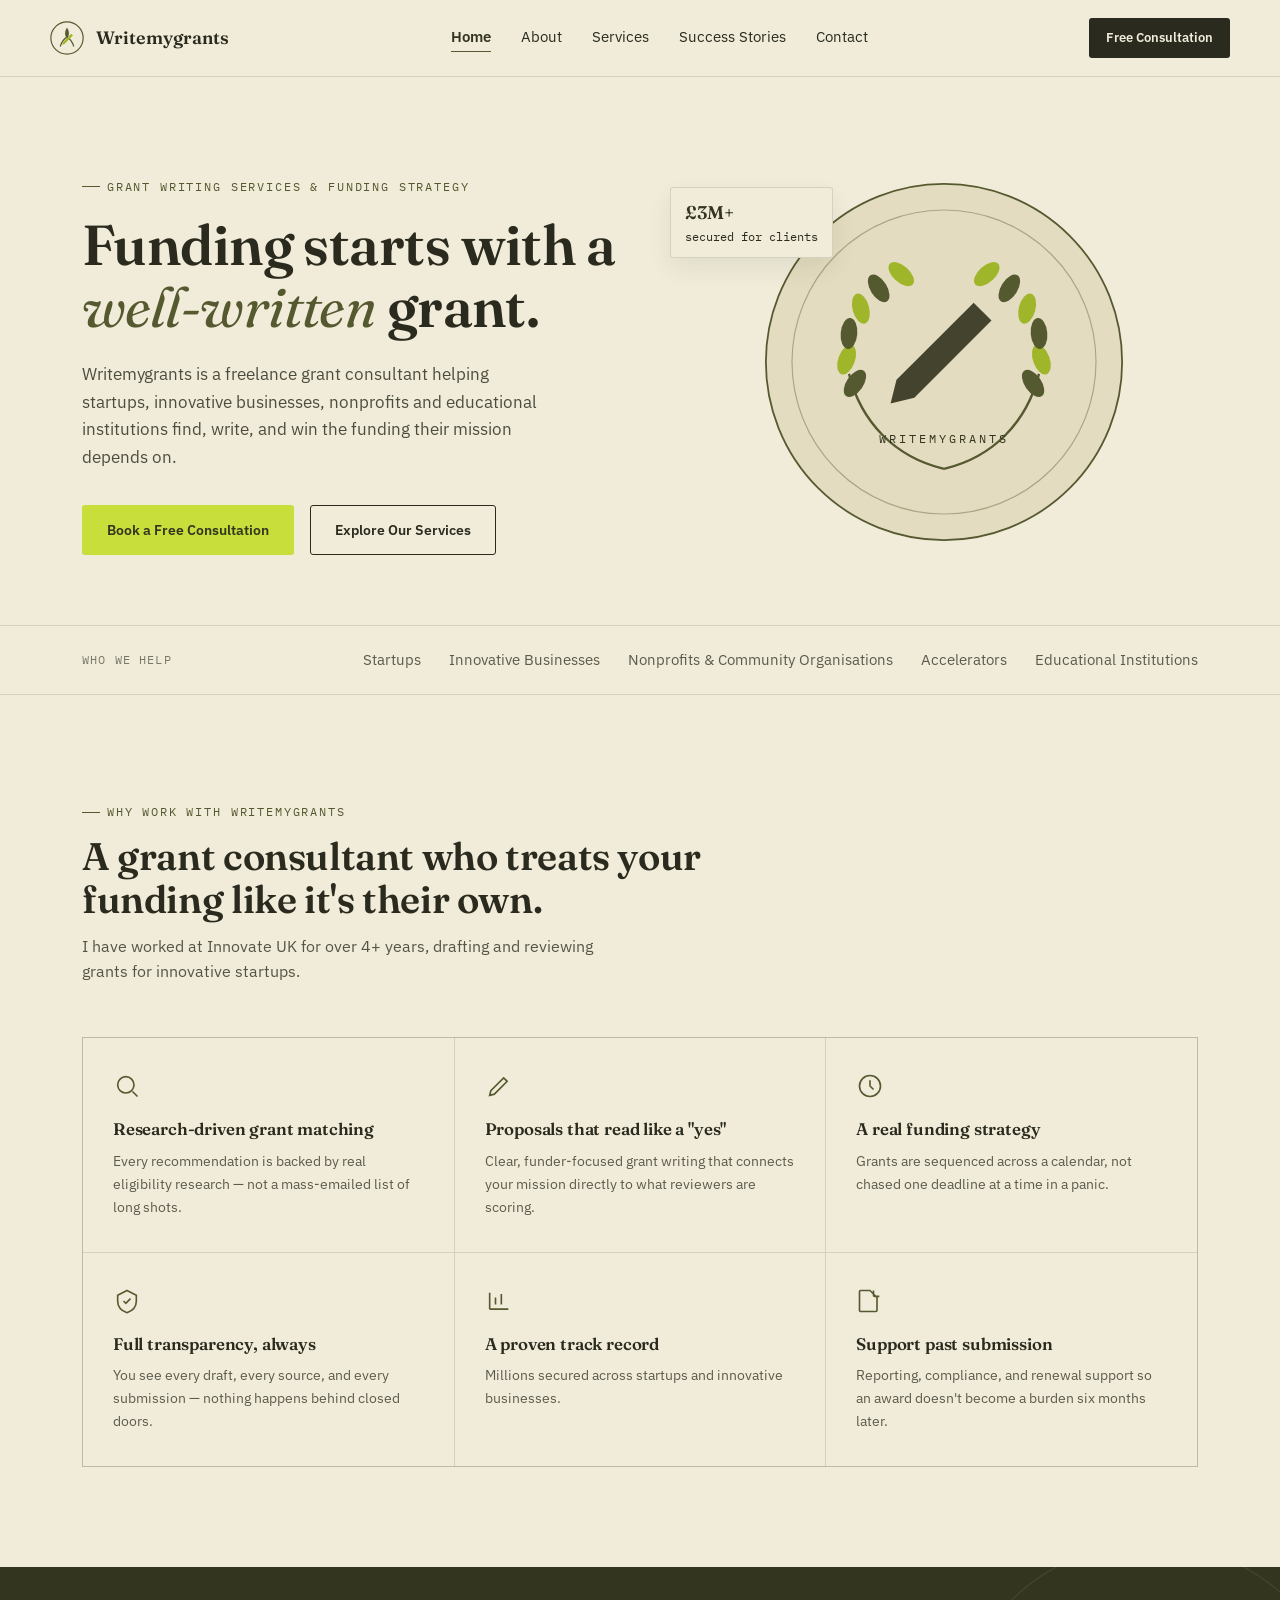
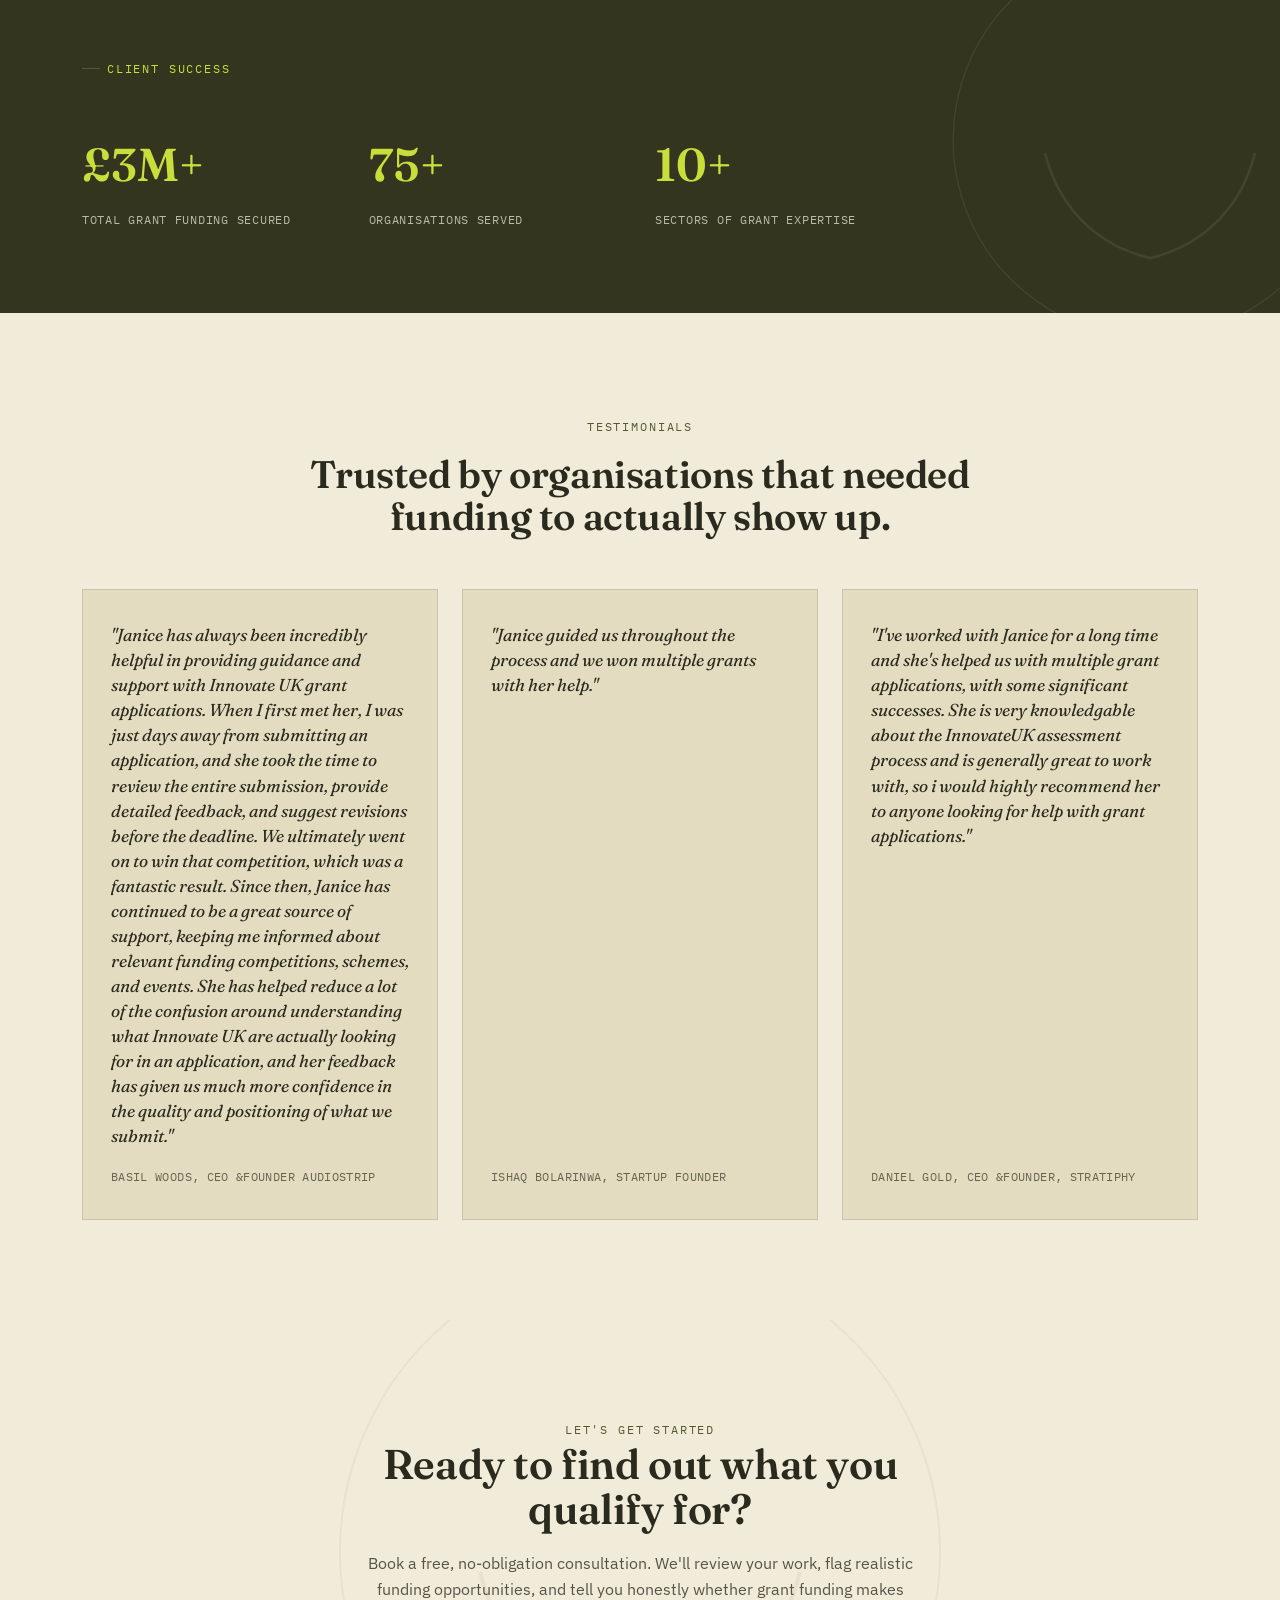
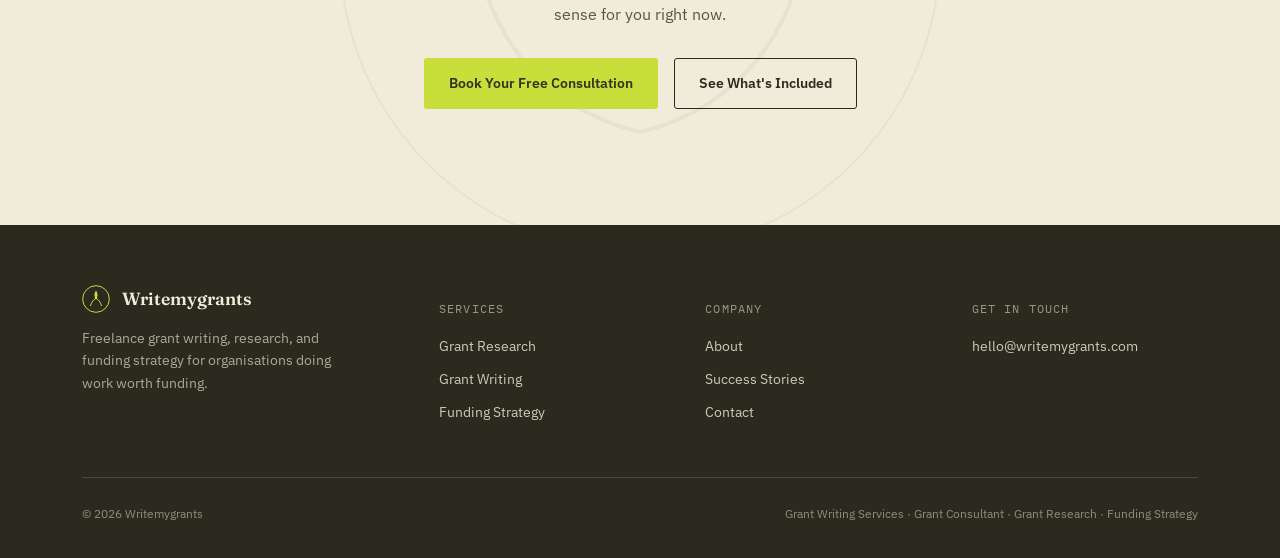
==== index.html @ 1689bb67 "Update index.html" ====
<!DOCTYPE html>
<html lang="en">
<head>
<meta charset="UTF-8">
<meta name="viewport" content="width=device-width, initial-scale=1.0">
<title>Writemygrants | Grant Writing Services &amp; Grant Consultant for Startups, Innovative Businesses &amp; Nonprofits</title>
<meta name="description" content="Writemygrants helps startups, innovative businesses, nonprofits and educational institutions secure funding through expert grant research, grant writing, and funding strategy. Book a free consultation.">
<link rel="preconnect" href="https://fonts.googleapis.com">
<link rel="preconnect" href="https://fonts.gstatic.com" crossorigin>
<link href="https://fonts.googleapis.com/css2?family=Fraunces:ital,opsz,wght@0,9..144,300;0,9..144,500;0,9..144,600;1,9..144,400&family=IBM+Plex+Sans:wght@400;500;600&family=IBM+Plex+Mono:wght@400;500&display=swap" rel="stylesheet">
<link rel="stylesheet" href="styles.css">
</head>
<body>

<header class="site">
  <div class="wrap header-row">
    <a href="index.html" class="brand">
      <svg class="mark" viewBox="0 0 40 40" fill="none">
        <circle cx="20" cy="20" r="19" stroke="var(--olive)" stroke-width="1.4"/>
        <path d="M20 8c-3 4-3 9 0 13 3-4 3-9 0-13z" fill="var(--olive)"/>
        <path d="M12 30c2-6 4-9 8-11" stroke="var(--olive)" stroke-width="1.4" fill="none"/>
        <path d="M28 30c-2-6-4-9-8-11" stroke="var(--olive)" stroke-width="1.4" fill="none"/>
        <path d="M15 25l10-10 2 2-10 10-3 1z" fill="var(--chartreuse-deep)"/>
      </svg>
      Writemygrants
    </a>
    <nav class="main-nav">
      <a href="index.html" class="active">Home</a>
      <a href="about.html">About</a>
      <a href="services.html">Services</a>
      <a href="success-stories.html">Success Stories</a>
      <a href="contact.html">Contact</a>
    </nav>
    <div class="nav-cta">
      <a href="contact.html" class="btn btn-primary btn-sm">Free Consultation</a>
    </div>
  </div>
</header>

<main>

  <!-- ===== HERO ===== -->
  <section class="hero">
    <div class="wrap hero-grid">
      <div>
        <span class="eyebrow">Grant Writing Services &amp; Funding Strategy</span>
        <h1>Funding starts with a <em>well-written</em> grant.</h1>
        <p class="lede">Writemygrants is a freelance grant consultant helping startups, innovative businesses, nonprofits and educational institutions  find, write, and win the funding their mission depends on.</p>
        <div class="actions">
          <a href="contact.html" class="btn btn-accent">Book a Free Consultation</a>
          <a href="services.html" class="btn btn-ghost">Explore Our Services</a>
        </div>
      </div>
      <div class="hero-visual">
        <svg class="seal" viewBox="0 0 320 320" fill="none" xmlns="http://www.w3.org/2000/svg" role="img" aria-label="Writemygrants seal emblem">
          <circle cx="160" cy="160" r="150" fill="var(--beige-deep)"/>
          <circle cx="160" cy="160" r="150" stroke="var(--olive)" stroke-width="1.5"/>
          <circle cx="160" cy="160" r="128" stroke="var(--olive)" stroke-opacity="0.4" stroke-width="1"/>
          <g fill="var(--olive)">
            <path d="M160 250 C 118 240, 90 210, 80 170" stroke="var(--olive)" stroke-width="2" fill="none"/>
            <ellipse cx="85" cy="178" rx="7" ry="13" transform="rotate(35 85 178)" fill="var(--olive)"/>
            <ellipse cx="78" cy="158" rx="7" ry="13" transform="rotate(20 78 158)" fill="var(--chartreuse-deep)"/>
            <ellipse cx="80" cy="136" rx="7" ry="13" transform="rotate(5 80 136)" fill="var(--olive)"/>
            <ellipse cx="90" cy="115" rx="7" ry="13" transform="rotate(-15 90 115)" fill="var(--chartreuse-deep)"/>
            <ellipse cx="105" cy="98" rx="7" ry="13" transform="rotate(-32 105 98)" fill="var(--olive)"/>
            <ellipse cx="124" cy="86" rx="7" ry="13" transform="rotate(-48 124 86)" fill="var(--chartreuse-deep)"/>
          </g>
          <g fill="var(--olive)">
            <path d="M160 250 C 202 240, 230 210, 240 170" stroke="var(--olive)" stroke-width="2" fill="none"/>
            <ellipse cx="235" cy="178" rx="7" ry="13" transform="rotate(-35 235 178)" fill="var(--olive)"/>
            <ellipse cx="242" cy="158" rx="7" ry="13" transform="rotate(-20 242 158)" fill="var(--chartreuse-deep)"/>
            <ellipse cx="240" cy="136" rx="7" ry="13" transform="rotate(-5 240 136)" fill="var(--olive)"/>
            <ellipse cx="230" cy="115" rx="7" ry="13" transform="rotate(15 230 115)" fill="var(--chartreuse-deep)"/>
            <ellipse cx="215" cy="98" rx="7" ry="13" transform="rotate(32 215 98)" fill="var(--olive)"/>
            <ellipse cx="196" cy="86" rx="7" ry="13" transform="rotate(48 196 86)" fill="var(--chartreuse-deep)"/>
          </g>
          <path d="M120 175 L185 110 L200 125 L135 190 L115 195 Z" fill="var(--olive-deep)" opacity="0.9"/>
          <text x="160" y="228" text-anchor="middle" font-family="IBM Plex Mono, monospace" font-size="10" letter-spacing="2.5" fill="var(--olive-deep)">WRITEMYGRANTS</text>
        </svg>
        <div class="chip chip-a"><span class="n">£3M+</span>secured for clients</div>
      </div>
    </div>
  </section>

  <!-- ===== TRUST STRIP ===== -->
  <section class="trust">
    <div class="wrap trust-row">
      <span class="trust-label">Who we help</span>
      <div class="sector-list">
        <span>Startups</span>
        <span>Innovative Businesses</span>
        <span>Nonprofits &amp; Community Organisations</span>
        <span>Accelerators</span>
        <span>Educational Institutions</span>
      </div>
    </div>
  </section>

  <!-- ===== VALUE PROP / BENEFITS ===== -->
  <section class="section" id="benefits">
    <div class="wrap">
      <div class="section-head">
        <span class="eyebrow">Why work with Writemygrants</span>
        <h2>A grant consultant who treats your funding like it's their own.</h2>
        <p>I have worked at Innovate UK for over 4+ years, drafting and reviewing grants for innovative startups.</p>
      </div>
      <div class="feature-grid">
        <div class="feature-card">
          <svg class="icon" viewBox="0 0 24 24" fill="none" stroke="currentColor" stroke-width="1.4"><circle cx="11" cy="11" r="7"/><path d="M21 21l-4.3-4.3"/></svg>
          <h3>Research-driven grant matching</h3>
          <p>Every recommendation is backed by real eligibility research — not a mass-emailed list of long shots.</p>
        </div>
        <div class="feature-card">
          <svg class="icon" viewBox="0 0 24 24" fill="none" stroke="currentColor" stroke-width="1.4"><path d="M4 20l4-1 11-11-3-3L5 16l-1 4z"/></svg>
          <h3>Proposals that read like a "yes"</h3>
          <p>Clear, funder-focused grant writing that connects your mission directly to what reviewers are scoring.</p>
        </div>
        <div class="feature-card">
          <svg class="icon" viewBox="0 0 24 24" fill="none" stroke="currentColor" stroke-width="1.4"><path d="M3 12a9 9 0 1018 0 9 9 0 00-18 0z"/><path d="M12 7v5l3 3"/></svg>
          <h3>A real funding strategy</h3>
          <p>Grants are sequenced across a calendar, not chased one deadline at a time in a panic.</p>
        </div>
        <div class="feature-card">
          <svg class="icon" viewBox="0 0 24 24" fill="none" stroke="currentColor" stroke-width="1.4"><path d="M9 12l2 2 4-4M12 3l8 4v5c0 5-3.5 8.5-8 10-4.5-1.5-8-5-8-10V7l8-4z"/></svg>
          <h3>Full transparency, always</h3>
          <p>You see every draft, every source, and every submission — nothing happens behind closed doors.</p>
        </div>
        <div class="feature-card">
          <svg class="icon" viewBox="0 0 24 24" fill="none" stroke="currentColor" stroke-width="1.4"><path d="M4 19V5M4 19h16M9 15v-6M14 15v-9"/></svg>
          <h3>A proven track record</h3>
          <p>Millions secured across startups and innovative businesses.</p>
        </div>
        <div class="feature-card">
          <svg class="icon" viewBox="0 0 24 24" fill="none" stroke="currentColor" stroke-width="1.4"><path d="M15 3v4a1 1 0 001 1h4M4 3h8l6 6v11a1 1 0 01-1 1H4a1 1 0 01-1-1V4a1 1 0 011-1z"/></svg>
          <h3>Support past submission</h3>
          <p>Reporting, compliance, and renewal support so an award doesn't become a burden six months later.</p>
        </div>
      </div>
    </div>
  </section>

  <!-- ===== CLIENT SUCCESS / STATS ===== -->
  <section class="band" id="results">
    <svg class="band-wreath" viewBox="0 0 320 320" fill="none">
      <path d="M160 250 C 118 240, 90 210, 80 170" stroke="var(--beige)" stroke-width="2" fill="none"/>
      <path d="M160 250 C 202 240, 230 210, 240 170" stroke="var(--beige)" stroke-width="2" fill="none"/>
      <circle cx="160" cy="160" r="150" stroke="var(--beige)" stroke-width="1"/>
    </svg>
    <div class="wrap">
      <span class="eyebrow" style="color:var(--chartreuse); margin-bottom:30px;">Client success</span>
      <div class="band-grid" style="margin-top:20px;">
        <div class="stat"><div class="num">£3M+</div><div class="label">Total grant funding secured</div></div>
        <div class="stat"><div class="num">75+</div><div class="label">Organisations served</div></div>
        <div class="stat"><div class="num">10+</div><div class="label">Sectors of grant expertise</div></div>
      </div>
    </div>
  </section>

  <!-- ===== TESTIMONIALS ===== -->
  <section class="section" id="testimonials">
    <div class="wrap">
      <div class="section-head center" style="margin-left:auto;margin-right:auto;">
        <span class="eyebrow center">Testimonials</span>
        <h2>Trusted by organisations that needed funding to actually show up.</h2>
      </div>
      <div class="testi-grid">
        <div class="testi-card">
          <blockquote>"Janice has always been incredibly helpful in providing guidance and support with Innovate UK grant applications. When I first met her, I was just days away from submitting an application, and she took the time to review the entire submission, provide detailed feedback, and suggest revisions before the deadline. We ultimately went on to win that competition, which was a fantastic result.
          Since then, Janice has continued to be a great source of support, keeping me informed about relevant funding competitions, schemes, and events. She has helped reduce a lot of the confusion around understanding what Innovate UK are actually looking for in an application, and her feedback has given us much more confidence in the quality and positioning of what we submit."</blockquote>
          <cite>BASIL WOODS, CEO &amp;FOUNDER AUDIOSTRIP</cite>
        </div>
        <div class="testi-card">
          <blockquote>"Janice guided us throughout the process and we won multiple grants with her help."</blockquote>
          <cite>ISHAQ BOLARINWA, STARTUP FOUNDER</cite>
        </div>
        <div class="testi-card">
          <blockquote>"I've worked with Janice for a long time and she's helped us with multiple grant applications, with some significant successes. She is very knowledgable about the InnovateUK assessment process and is generally great to work with, so i would highly recommend her to anyone looking for help with grant applications."</blockquote>
          <cite>DANIEL GOLD, CEO &amp;FOUNDER, STRATIPHY</cite>
        </div>
      </div>
    </div>
  </section>

  <!-- ===== FINAL CTA / CONTACT SECTION ===== -->
  <section class="cta-final" id="contact">
    <svg class="cta-wreath" viewBox="0 0 320 320" fill="none">
      <path d="M160 250 C 118 240, 90 210, 80 170" stroke="var(--olive)" stroke-width="2" fill="none"/>
      <path d="M160 250 C 202 240, 230 210, 240 170" stroke="var(--olive)" stroke-width="2" fill="none"/>
      <circle cx="160" cy="160" r="150" stroke="var(--olive)" stroke-width="1"/>
    </svg>
    <div class="wrap inner">
      <span class="eyebrow center">Let's get started</span>
      <h2>Ready to find out what you qualify for?</h2>
      <p>Book a free, no-obligation consultation. We'll review your work, flag realistic funding opportunities, and tell you honestly whether grant funding makes sense for you right now.</p>
      <div class="actions center">
        <a href="contact.html" class="btn btn-accent">Book Your Free Consultation</a>
        <a href="services.html" class="btn btn-ghost">See What's Included</a>
      </div>
    </div>
  </section>

</main>

<footer class="site">
  <div class="wrap">
    <div class="footer-top">
      <div>
        <div class="footer-brand">
          <svg class="mark" viewBox="0 0 40 40" fill="none">
            <circle cx="20" cy="20" r="19" stroke="var(--chartreuse)" stroke-width="1.4"/>
            <path d="M20 8c-3 4-3 9 0 13 3-4 3-9 0-13z" fill="var(--chartreuse)"/>
            <path d="M12 30c2-6 4-9 8-11" stroke="var(--chartreuse)" stroke-width="1.4" fill="none"/>
            <path d="M28 30c-2-6-4-9-8-11" stroke="var(--chartreuse)" stroke-width="1.4" fill="none"/>
          </svg>
          Writemygrants
        </div>
        <p>Freelance grant writing, research, and funding strategy for organisations doing work worth funding.</p>
      </div>
      <div class="footer-col">
        <h4>Services</h4>
        <a href="services.html">Grant Research</a>
        <a href="services.html">Grant Writing</a>
        <a href="services.html">Funding Strategy</a>
      </div>
      <div class="footer-col">
        <h4>Company</h4>
        <a href="about.html">About</a>
        <a href="success-stories.html">Success Stories</a>
        <a href="contact.html">Contact</a>
      </div>
      <div class="footer-col">
        <h4>Get in touch</h4>
        <a href="mailto:hello@writemygrants.com">hello@writemygrants.com</a>
      </div>
    </div>
    <div class="footer-bottom">
      <span>© 2026 Writemygrants</span>
      <span>Grant Writing Services · Grant Consultant · Grant Research · Funding Strategy</span>
    </div>
  </div>
</footer>

</body>
</html>
---- styles.css ----
/* ===========================================================
   Writemygrants — shared stylesheet
   Palette: beige / olive / green / chartreuse
   Type: Fraunces (display) + IBM Plex Sans (body) + IBM Plex Mono (utility)
=========================================================== */

:root{
  --beige: #F1ECDA;
  --beige-deep: #E4DCC0;
  --ink: #2A2B1E;
  --olive: #55592F;
  --olive-soft: #767A47;
  --olive-deep: #33351F;
  --green-deep: #2C3A26;
  --chartreuse: #C7DE3B;
  --chartreuse-deep: #9FB52A;
  --line: rgba(42,43,30,0.14);
  --radius: 3px;
}

*{ box-sizing: border-box; }
html{ scroll-behavior: smooth; }
body{
  margin:0;
  background: var(--beige);
  color: var(--ink);
  font-family: 'IBM Plex Sans', sans-serif;
  font-size: 16px;
  line-height: 1.6;
  -webkit-font-smoothing: antialiased;
}

h1,h2,h3{
  font-family: 'Fraunces', serif;
  font-weight: 600;
  line-height: 1.1;
  margin: 0;
  letter-spacing: -0.01em;
}

p{ margin: 0 0 1em; }
a{ color: inherit; }
img,svg{ display:block; max-width:100%; }
ul{ margin:0; padding:0; list-style:none; }

.eyebrow{
  font-family: 'IBM Plex Mono', monospace;
  font-size: 0.72rem;
  letter-spacing: 0.16em;
  text-transform: uppercase;
  color: var(--olive);
  display: inline-flex;
  align-items: center;
  gap: 0.6em;
}
.eyebrow::before{
  content:"";
  width: 18px; height: 1px;
  background: var(--olive);
  display:inline-block;
}
.eyebrow.center{ justify-content:center; }
.eyebrow.center::before{ display:none; }

.wrap{
  max-width: 1180px;
  margin: 0 auto;
  padding: 0 32px;
}
.wrap-narrow{
  max-width: 820px;
  margin: 0 auto;
  padding: 0 32px;
}

/* ---------- Buttons ---------- */
.btn{
  display:inline-flex; align-items:center; gap:8px;
  font-family:'IBM Plex Sans', sans-serif; font-weight:600; font-size:0.88rem;
  padding: 13px 24px; border-radius: var(--radius);
  text-decoration:none; border:1px solid transparent; cursor:pointer;
  transition: transform .18s ease, background .18s ease, border-color .18s ease;
}
.btn-primary{ background: var(--ink); color: var(--beige); }
.btn-primary:hover{ background: var(--olive-deep); transform: translateY(-1px); }
.btn-accent{ background: var(--chartreuse); color: var(--olive-deep); }
.btn-accent:hover{ background: var(--chartreuse-deep); transform: translateY(-1px); }
.btn-ghost{ border-color: var(--ink); background: transparent; }
.btn-ghost:hover{ background: var(--ink); color: var(--beige); }
.btn-sm{ padding: 9px 16px; font-size: 0.8rem; }
.actions{ display:flex; gap:16px; align-items:center; flex-wrap:wrap; }
.actions.center{ justify-content:center; }

/* ---------- Header ---------- */
header.site{
  position: sticky; top:0; z-index: 50;
  background: rgba(241,236,218,0.94);
  backdrop-filter: blur(6px);
  border-bottom: 1px solid var(--line);
}
.header-row{
  display:flex; align-items:center; justify-content:space-between;
  padding: 18px 0;
}
.brand{
  display:flex; align-items:center; gap:12px;
  font-family:'Fraunces', serif; font-weight:600; font-size:1.12rem;
  text-decoration:none; color: var(--ink); white-space:nowrap;
}
.brand .mark{ width:34px; height:34px; flex-shrink:0; }
nav.main-nav{ display:flex; gap:30px; }
nav.main-nav a{
  text-decoration:none; font-size:0.92rem; color: var(--ink);
  position:relative; padding-bottom:3px; white-space:nowrap;
}
nav.main-nav a::after{
  content:""; position:absolute; left:0; right:0; bottom:0; height:1px;
  background: var(--olive); transform: scaleX(0); transform-origin: left;
  transition: transform .25s ease;
}
nav.main-nav a:hover::after,
nav.main-nav a.active::after{ transform: scaleX(1); }
nav.main-nav a.active{ color: var(--olive-deep); font-weight:600; }
.nav-cta{ display:flex; align-items:center; gap:18px; }

/* ---------- Page hero (interior pages) ---------- */
.page-hero{
  padding: 74px 0 56px;
  border-bottom: 1px solid var(--line);
}
.page-hero .eyebrow{ margin-bottom: 16px; }
.page-hero h1{ font-size: clamp(2.1rem, 4vw, 3.1rem); max-width: 18ch; }
.page-hero p.lede{ margin-top:18px; max-width: 58ch; opacity:0.8; font-size:1.05rem; }

/* ---------- Hero (home) ---------- */
.hero{ padding: 92px 0 70px; position: relative; overflow: hidden; }
.hero-grid{ display:grid; grid-template-columns: 1.05fr 0.95fr; gap: 48px; align-items:center; }
.hero h1{ font-size: clamp(2.4rem, 4.4vw, 3.65rem); margin: 18px 0 22px; }
.hero h1 em{ font-style: italic; font-weight: 400; color: var(--olive); }
.hero p.lede{ font-size: 1.08rem; max-width: 46ch; opacity: 0.82; margin-bottom: 34px; }
.hero-visual{ position:relative; display:flex; align-items:center; justify-content:center; }
.seal{ width: min(100%, 380px); animation: stampIn 0.9s cubic-bezier(.2,.9,.25,1) both; animation-delay:.15s; }
@keyframes stampIn{
  0%{ opacity:0; transform: scale(1.22) rotate(-6deg); }
  60%{ opacity:1; }
  100%{ opacity:1; transform: scale(1) rotate(0deg); }
}
.chip{
  position:absolute; background: var(--beige); border:1px solid var(--line);
  border-radius: var(--radius); padding: 10px 14px;
  font-family:'IBM Plex Mono', monospace; font-size: 0.74rem;
  box-shadow: 0 10px 24px rgba(42,43,30,0.08);
  opacity:0; animation: chipIn .6s ease forwards;
}
.chip .n{ display:block; font-family:'Fraunces', serif; font-size:1.15rem; font-weight:600; color: var(--olive-deep); }
.chip-a{ top: 4%; left: -4%; animation-delay: .75s; }
.chip-b{ bottom: 6%; right: -6%; animation-delay: .95s; }
@keyframes chipIn{ from{ opacity:0; transform: translateY(8px);} to{opacity:1; transform:translateY(0);} }
@media (prefers-reduced-motion: reduce){ .seal, .chip{ animation:none !important; opacity:1; transform:none; } }

/* ---------- Trust strip ---------- */
.trust{ border-top: 1px solid var(--line); border-bottom: 1px solid var(--line); padding: 22px 0; }
.trust-row{ display:flex; flex-wrap:wrap; gap: 14px 36px; align-items:center; justify-content:space-between; }
.trust-label{ font-family:'IBM Plex Mono', monospace; font-size:0.72rem; letter-spacing:0.1em; text-transform:uppercase; opacity:0.6; }
.sector-list{ display:flex; flex-wrap:wrap; gap: 10px 28px; }
.sector-list span{ font-size:0.92rem; opacity:0.75; }

/* ---------- Generic section ---------- */
.section{ padding: 100px 0; }
.section-tight{ padding: 70px 0; }
.section-head{ max-width: 660px; margin-bottom: 52px; }
.section-head.center{ margin-left:auto; margin-right:auto; text-align:center; }
.section-head h2{ font-size: clamp(1.9rem, 3vw, 2.6rem); margin-top:14px; }
.section-head p{ opacity:0.78; margin-top:14px; max-width: 56ch; }
.section-head.center p{ margin-left:auto; margin-right:auto; }

/* ---------- Benefit / feature grid ---------- */
.feature-grid{ display:grid; grid-template-columns: repeat(3,1fr); gap: 1px; background: var(--line); border:1px solid var(--line); }
.feature-card{ background: var(--beige); padding: 34px 30px; transition: background .2s ease; }
.feature-card:hover{ background: var(--beige-deep); }
.feature-card .icon{ width:28px; height:28px; margin-bottom:20px; color: var(--olive); }
.feature-card h3{ font-size:1.05rem; margin-bottom:10px; }
.feature-card p{ font-size:0.9rem; opacity:0.75; margin:0; }

/* ---------- Steps / process ---------- */
.steps{ display:grid; grid-template-columns: repeat(5, 1fr); gap:0; position:relative; }
.steps.steps-4{ grid-template-columns: repeat(4,1fr); }
.steps::before{ content:""; position:absolute; top:18px; left:4%; right:4%; height:1px; background: var(--line); }
.step{ padding: 0 18px 0 0; position:relative; }
.step .num{
  font-family:'IBM Plex Mono', monospace; font-size:0.82rem; color: var(--beige);
  background: var(--olive-deep); width:36px; height:36px; border-radius:50%;
  display:flex; align-items:center; justify-content:center; position:relative; z-index:2; margin-bottom:20px;
}
.step h3{ font-size:1.05rem; margin-bottom:8px; }
.step p{ font-size:0.9rem; opacity:0.75; margin:0; }

/* ---------- Stats band ---------- */
.band{ background: var(--olive-deep); color: var(--beige); padding: 84px 0; position:relative; overflow:hidden; }
.band-wreath{ position:absolute; right:-80px; top:50%; transform: translateY(-50%); width:420px; opacity:0.08; }
.band-grid{ display:grid; grid-template-columns: repeat(4,1fr); gap:30px; position:relative; z-index:1; }
.stat .num{ font-family:'Fraunces', serif; font-weight:600; font-size: clamp(2.1rem,3.6vw,3rem); color: var(--chartreuse); }
.stat .label{ font-family:'IBM Plex Mono', monospace; font-size:0.76rem; letter-spacing:0.06em; opacity:0.72; margin-top:8px; text-transform:uppercase; }

/* ---------- Testimonials ---------- */
.testi-grid{ display:grid; grid-template-columns: repeat(3,1fr); gap: 24px; }
.testi-card{ background: var(--beige-deep); border:1px solid var(--line); padding: 32px 28px; display:flex; flex-direction:column; }
.testi-card blockquote{ font-family:'Fraunces', serif; font-style:italic; font-weight:400; font-size:1.08rem; margin:0 0 20px; line-height:1.45; flex-grow:1; }
.testi-card cite{ font-style:normal; font-family:'IBM Plex Mono', monospace; font-size:0.74rem; letter-spacing:0.03em; opacity:0.68; }

.testimonial{ padding: 100px 0; }
.testimonial-panel{ background: var(--beige-deep); border:1px solid var(--line); padding: 60px 56px; text-align:center; max-width: 820px; margin:0 auto; }
.testimonial-panel blockquote{ font-family:'Fraunces', serif; font-style:italic; font-weight:400; font-size: clamp(1.25rem, 2.2vw, 1.55rem); margin:0 0 24px; line-height:1.42; }
.testimonial-panel cite{ font-style:normal; font-family:'IBM Plex Mono', monospace; font-size:0.76rem; letter-spacing:0.03em; opacity:0.68; }

/* ---------- CTA band ---------- */
.cta-final{ padding: 96px 0 116px; position:relative; text-align:center; overflow:hidden; }
.cta-final .cta-wreath{ position:absolute; left:50%; top:46%; transform: translate(-50%,-50%); width:640px; opacity:0.06; z-index:0; }
.cta-final .inner{ position:relative; z-index:1; max-width:620px; margin:0 auto; }
.cta-final h2{ font-size: clamp(2rem,3.6vw,2.6rem); margin-bottom:18px; }
.cta-final p{ opacity:0.78; margin-bottom: 30px; }

/* ---------- Services page ---------- */
.service-block{ padding: 64px 0; border-bottom: 1px solid var(--line); }
.service-block:last-of-type{ border-bottom:none; }
.service-block-grid{ display:grid; grid-template-columns: 0.9fr 1.1fr; gap: 56px; align-items:start; }
.service-block .index{ font-family:'IBM Plex Mono', monospace; font-size:0.78rem; color: var(--olive); letter-spacing:0.08em; margin-bottom:14px; display:block; }
.service-block h2{ font-size: clamp(1.5rem,2.4vw,1.9rem); margin-bottom: 16px; }
.service-block .desc{ opacity:0.82; margin-bottom:0; }
.service-side h4{
  font-family:'IBM Plex Mono', monospace; font-size:0.72rem; letter-spacing:0.1em; text-transform:uppercase;
  color: var(--olive); margin: 0 0 14px;
}
.service-side .col{ margin-bottom: 26px; }
.service-side ul li{ font-size:0.92rem; padding-left: 20px; position:relative; margin-bottom:10px; opacity:0.85; }
.service-side ul li::before{ content:"—"; position:absolute; left:0; color: var(--olive); }
.service-block .cta-row{ margin-top: 22px; }

/* ---------- Case studies ---------- */
.case-grid{ display:flex; flex-direction:column; gap: 1px; background: var(--line); border:1px solid var(--line); margin-top: 10px; }
.case-card{ background: var(--beige); padding: 46px 44px; display:grid; grid-template-columns: 0.7fr 1.3fr; gap: 44px; }
.case-meta{ }
.case-meta .sector{ font-family:'IBM Plex Mono', monospace; font-size:0.72rem; letter-spacing:0.1em; text-transform:uppercase; color: var(--olive); margin-bottom:14px; display:block; }
.case-meta h3{ font-size: 1.5rem; margin-bottom: 18px; }
.case-amount{ background: var(--olive-deep); color: var(--chartreuse); display:inline-block; padding: 10px 16px; font-family:'IBM Plex Mono', monospace; font-size:0.85rem; border-radius: var(--radius); }
.case-body h4{ font-family:'IBM Plex Mono', monospace; font-size:0.72rem; letter-spacing:0.1em; text-transform:uppercase; color: var(--olive); margin: 0 0 8px; }
.case-body .case-section{ margin-bottom: 20px; }
.case-body p{ opacity:0.85; margin:0; }

/* ---------- About page ---------- */
.about-grid{ display:grid; grid-template-columns: 1fr 1fr; gap: 60px; align-items:center; }
.about-portrait{
  aspect-ratio: 4/5; background: var(--beige-deep); border:1px solid var(--line);
  display:flex; align-items:center; justify-content:center; position:relative; overflow:hidden;
}
.about-portrait .frame-label{ position:absolute; bottom:18px; left:18px; font-family:'IBM Plex Mono', monospace; font-size:0.7rem; letter-spacing:0.08em; text-transform:uppercase; opacity:0.55; }
.about-portrait svg{ width: 46%; opacity: 0.9; }
.creds{ display:grid; grid-template-columns: repeat(3,1fr); gap: 20px; margin-top: 40px; }
.creds .cred{ border-top: 1px solid var(--line); padding-top: 14px; }
.creds .cred .num{ font-family:'Fraunces', serif; font-weight:600; font-size:1.6rem; color: var(--olive-deep); }
.creds .cred .label{ font-family:'IBM Plex Mono', monospace; font-size:0.72rem; letter-spacing:0.05em; text-transform:uppercase; opacity:0.62; margin-top:4px; }

.values-grid{ display:grid; grid-template-columns: repeat(3,1fr); gap: 1px; background: var(--line); border:1px solid var(--line); }
.value-card{ background: var(--beige); padding: 32px 28px; }
.value-card h3{ font-size:1.05rem; margin-bottom:10px; }
.value-card p{ font-size:0.9rem; opacity:0.75; margin:0; }

/* ---------- Contact page ---------- */
.contact-grid{ display:grid; grid-template-columns: 1fr 1fr; gap: 60px; align-items:start; }
.contact-form{ display:flex; flex-direction:column; gap: 18px; }
.form-row{ display:grid; grid-template-columns: 1fr 1fr; gap: 18px; }
label{ display:block; font-family:'IBM Plex Mono', monospace; font-size:0.72rem; letter-spacing:0.06em; text-transform:uppercase; opacity:0.65; margin-bottom:8px; }
input, select, textarea{
  width:100%; padding: 13px 14px; border:1px solid var(--line); background: var(--beige-deep);
  color: var(--ink); font-family:'IBM Plex Sans', sans-serif; font-size:0.95rem; border-radius: var(--radius);
}
input:focus, select:focus, textarea:focus{ outline: 2px solid var(--olive-deep); outline-offset:1px; }
textarea{ resize: vertical; min-height: 120px; }
.form-note{ font-size:0.82rem; opacity:0.6; }

.contact-side .panel{ background: var(--beige-deep); border:1px solid var(--line); padding: 30px 28px; margin-bottom: 22px; }
.contact-side .panel h4{ font-family:'IBM Plex Mono', monospace; font-size:0.72rem; letter-spacing:0.08em; text-transform:uppercase; color: var(--olive); margin:0 0 12px; }
.contact-side .panel p{ margin:0 0 8px; font-size:0.94rem; }
.contact-side .panel a{ text-decoration:underline; }

.faq{ max-width: 820px; margin: 0 auto; }
.faq-item{ border-bottom: 1px solid var(--line); }
.faq-q{
  width:100%; text-align:left; background:none; border:none; cursor:pointer;
  padding: 22px 0; display:flex; justify-content:space-between; align-items:center;
  font-family:'Fraunces', serif; font-size:1.05rem; font-weight:600; color: var(--ink);
}
.faq-q .plus{ font-family:'IBM Plex Mono', monospace; font-size:1.2rem; color: var(--olive); transition: transform .2s ease; flex-shrink:0; margin-left: 16px; }
.faq-item.open .faq-q .plus{ transform: rotate(45deg); }
.faq-a{ max-height:0; overflow:hidden; transition: max-height .3s ease; }
.faq-item.open .faq-a{ max-height: 300px; }
.faq-a p{ padding-bottom: 22px; opacity:0.8; margin:0; max-width: 62ch; }

/* ---------- Footer ---------- */
footer.site{ background: var(--ink); color: var(--beige); padding: 60px 0 34px; }
.footer-top{ display:grid; grid-template-columns: 1.4fr repeat(3, 1fr); gap: 40px; padding-bottom: 44px; border-bottom: 1px solid rgba(241,236,218,0.14); }
.footer-brand{ display:flex; align-items:center; gap:12px; font-family:'Fraunces',serif; font-weight:600; font-size:1.1rem; margin-bottom:14px; }
.footer-brand .mark{ width:28px; height:28px; }
.footer-top p{ opacity:0.65; font-size:0.88rem; max-width: 32ch; }
.footer-col h4{ font-family:'IBM Plex Mono', monospace; font-size:0.72rem; letter-spacing:0.1em; text-transform:uppercase; opacity:0.55; margin-bottom:16px; font-weight:400; }
.footer-col a{ display:block; text-decoration:none; opacity:0.82; font-size:0.9rem; margin-bottom:10px; }
.footer-col a:hover{ opacity:1; text-decoration:underline; }
.footer-bottom{ display:flex; justify-content:space-between; align-items:center; padding-top:26px; font-size:0.78rem; opacity:0.5; flex-wrap:wrap; gap:10px; }

/* ---------- Responsive ---------- */
@media (max-width: 980px){
  .hero-grid{ grid-template-columns: 1fr; }
  .hero-visual{ order:-1; max-width:320px; margin:0 auto; }
  .steps, .steps.steps-4{ grid-template-columns: 1fr 1fr; gap: 40px 20px; }
  .steps::before{ display:none; }
  .feature-grid, .values-grid{ grid-template-columns: 1fr 1fr; }
  .band-grid{ grid-template-columns: 1fr 1fr; gap:36px; }
  .footer-top{ grid-template-columns: 1fr 1fr; }
  .service-block-grid{ grid-template-columns: 1fr; gap: 28px; }
  .case-card{ grid-template-columns: 1fr; }
  .about-grid{ grid-template-columns: 1fr; }
  .contact-grid{ grid-template-columns: 1fr; }
  .testi-grid{ grid-template-columns: 1fr; }
}
@media (max-width: 640px){
  .wrap, .wrap-narrow{ padding: 0 20px; }
  nav.main-nav{ display:none; }
  .steps, .steps.steps-4{ grid-template-columns: 1fr; }
  .feature-grid, .values-grid{ grid-template-columns: 1fr; }
  .band-grid{ grid-template-columns: 1fr; }
  .testimonial-panel{ padding: 40px 24px; }
  .footer-top{ grid-template-columns: 1fr; }
  .trust-row{ flex-direction:column; align-items:flex-start; }
  .form-row{ grid-template-columns: 1fr; }
  .creds{ grid-template-columns: 1fr 1fr; }
}

:focus-visible{ outline: 2px solid var(--olive-deep); outline-offset: 2px; }
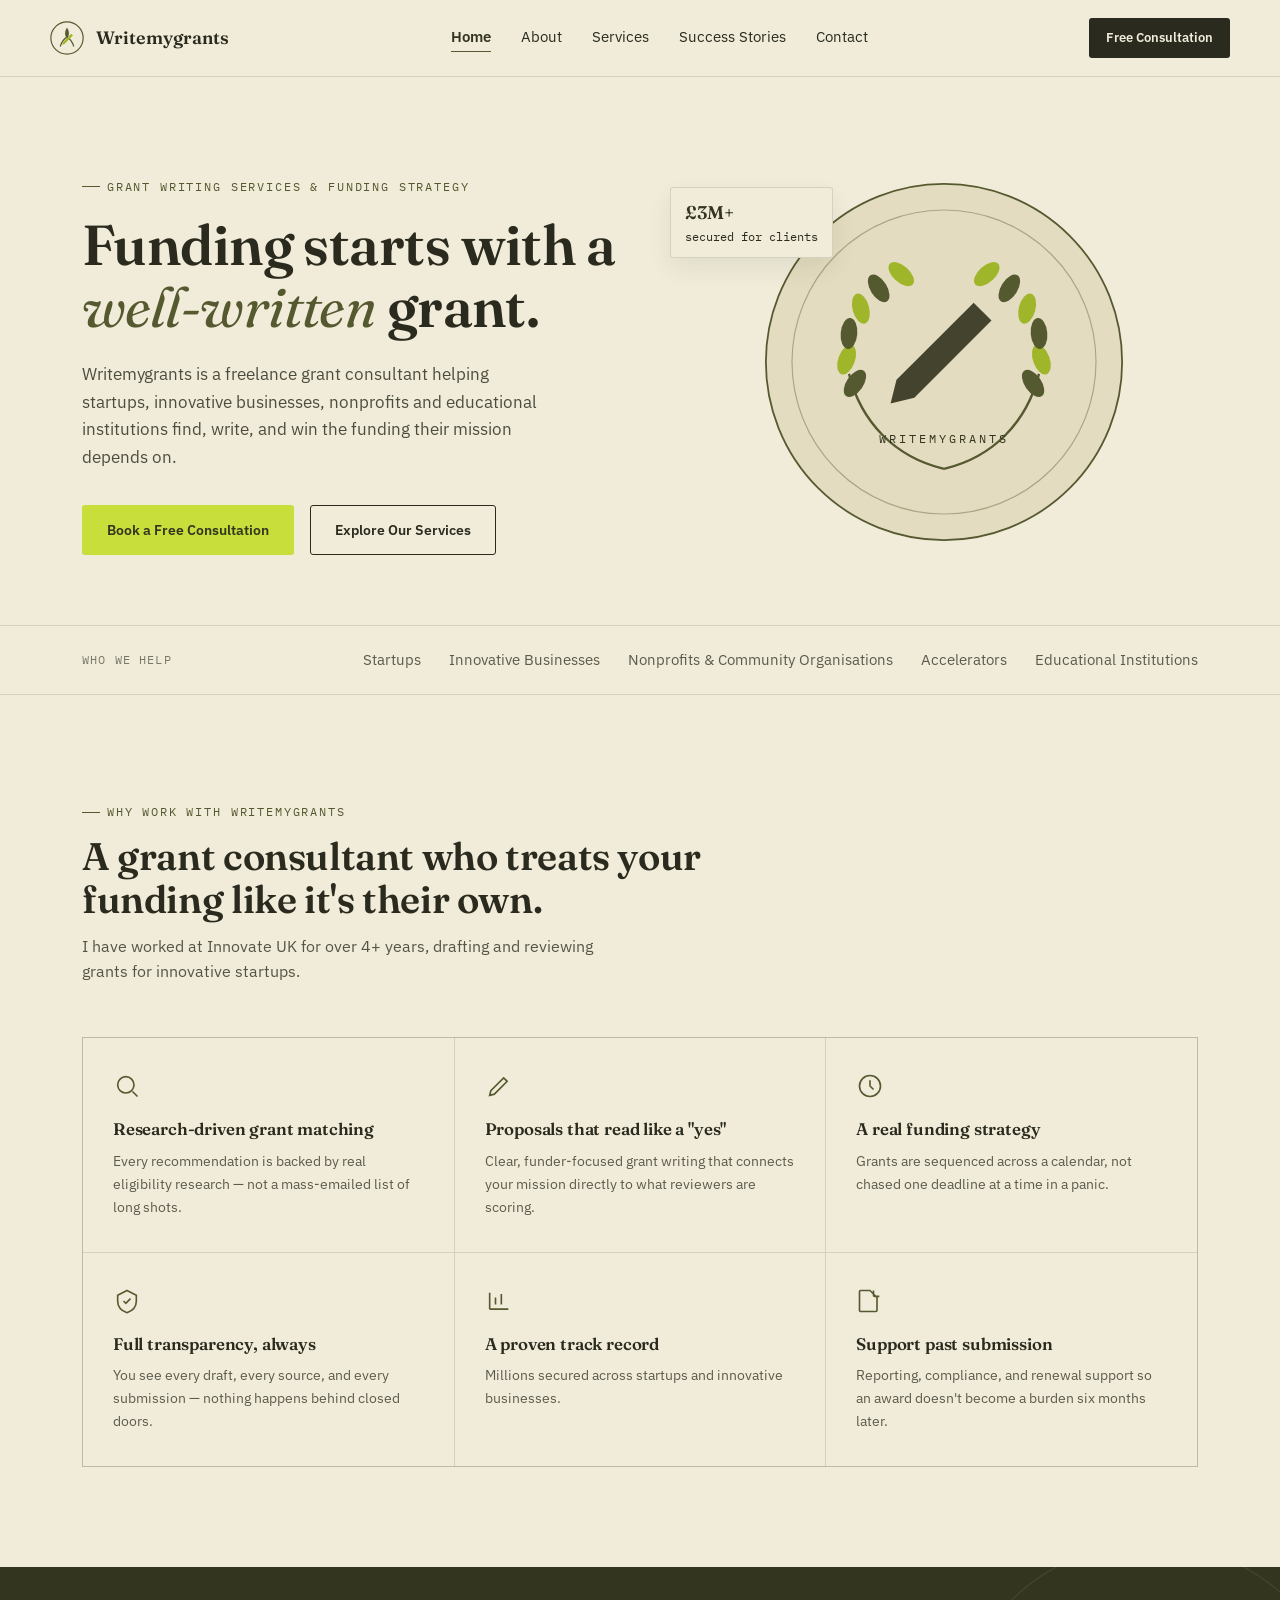
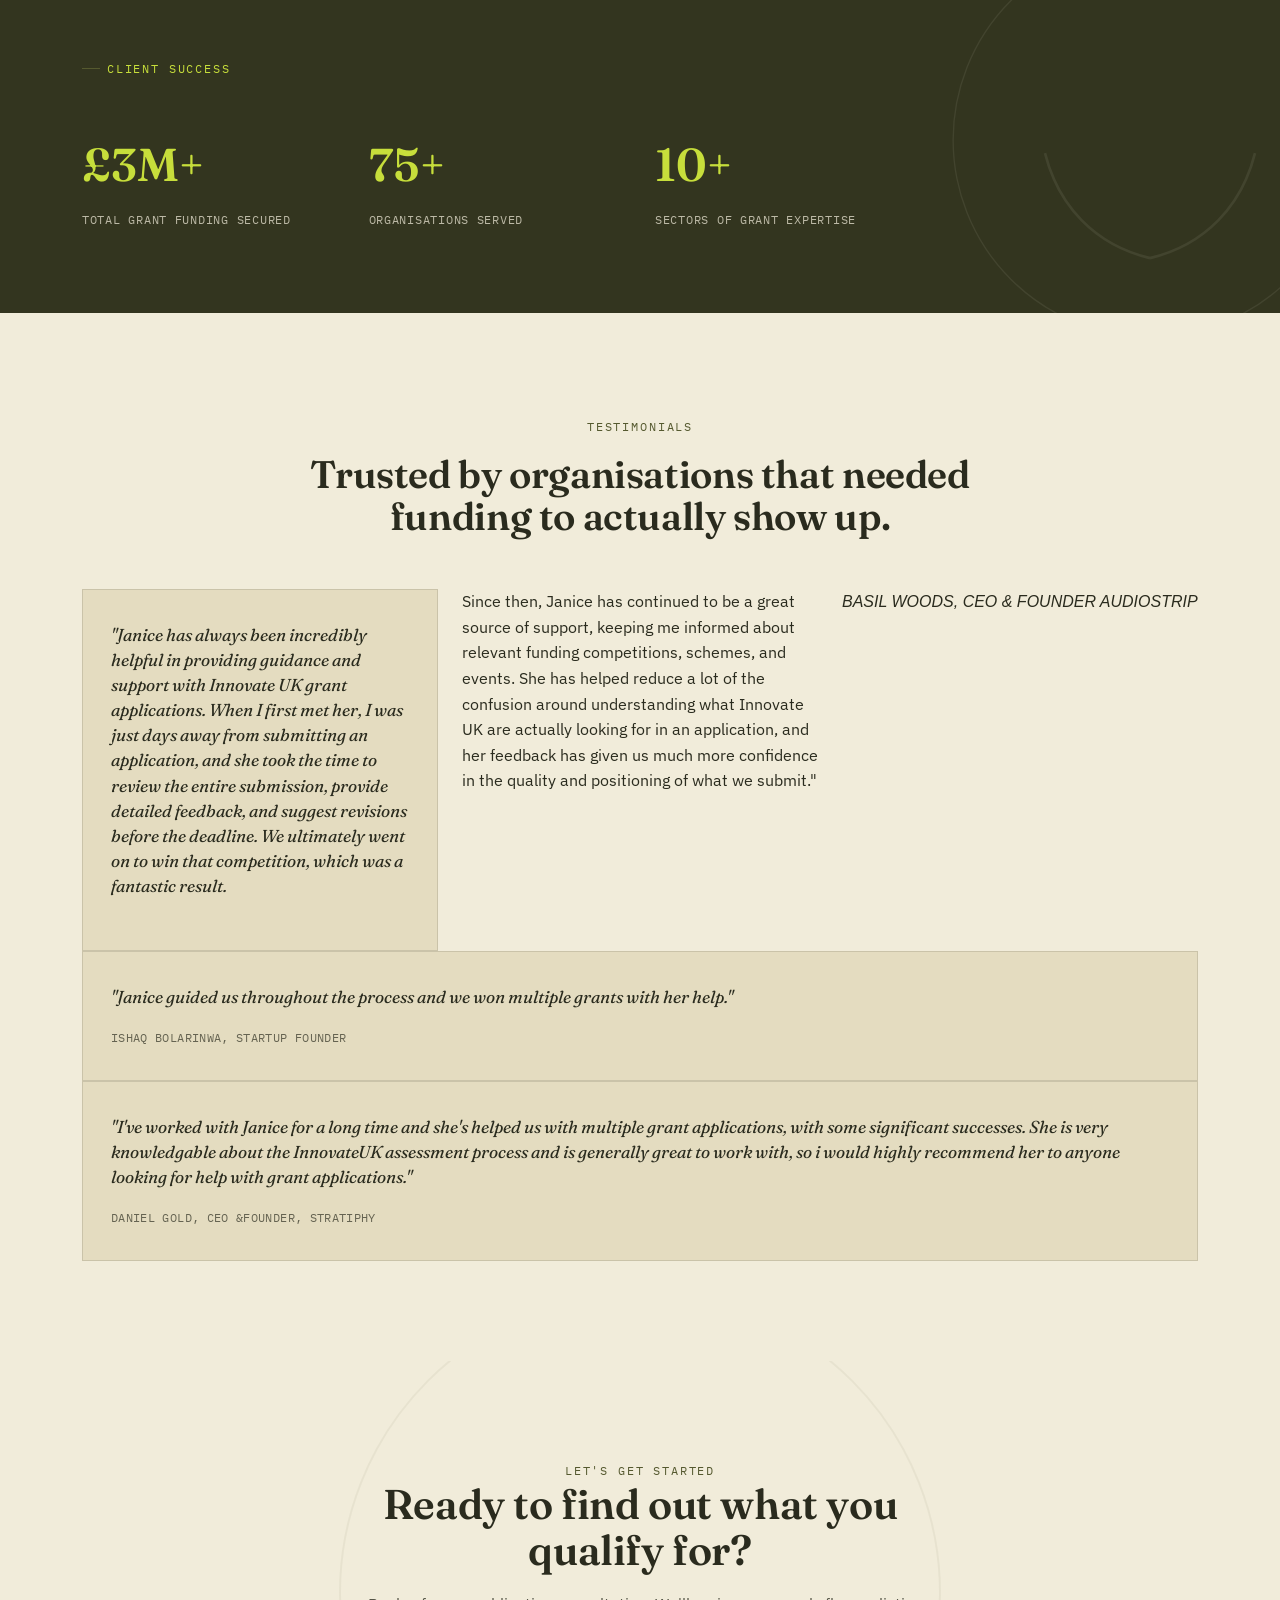
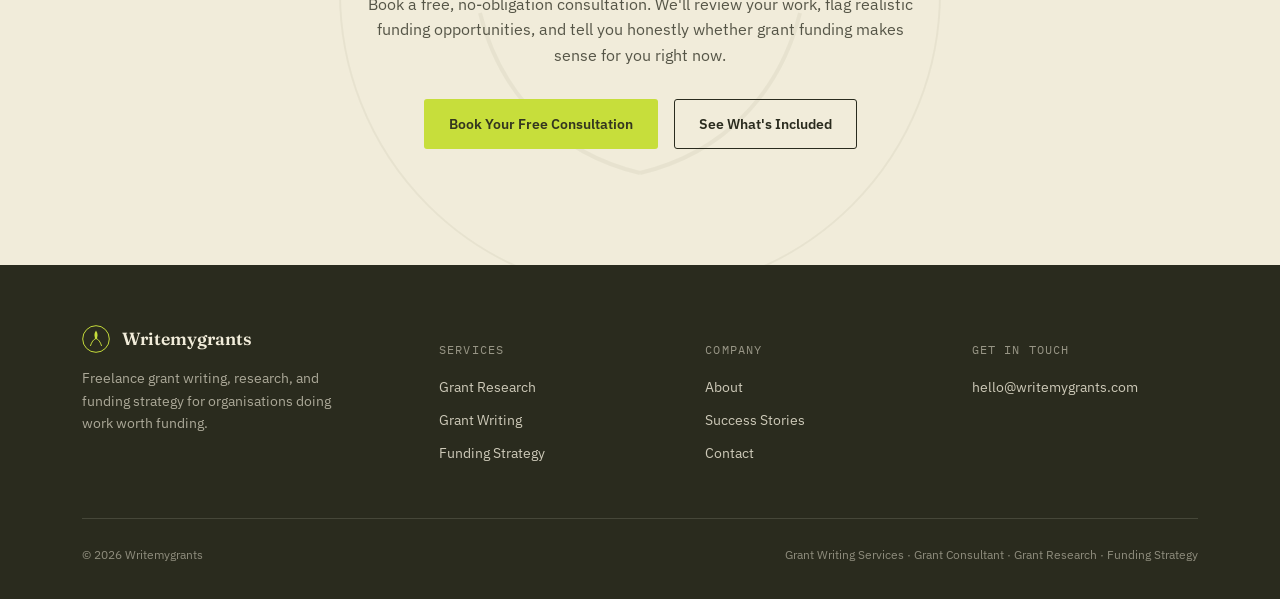
==== commit 1b7cea9d: "Update index.html" ====
--- a/index.html
+++ b/index.html
@@ -166,8 +166,8 @@
       <div class="testi-grid">
         <div class="testi-card">
           <blockquote>"Janice has always been incredibly helpful in providing guidance and support with Innovate UK grant applications. When I first met her, I was just days away from submitting an application, and she took the time to review the entire submission, provide detailed feedback, and suggest revisions before the deadline. We ultimately went on to win that competition, which was a fantastic result.
-          Since then, Janice has continued to be a great source of support, keeping me informed about relevant funding competitions, schemes, and events. She has helped reduce a lot of the confusion around understanding what Innovate UK are actually looking for in an application, and her feedback has given us much more confidence in the quality and positioning of what we submit."</blockquote>
-          <cite>BASIL WOODS, CEO &amp;FOUNDER AUDIOSTRIP</cite>
+           </div>Since then, Janice has continued to be a great source of support, keeping me informed about relevant funding competitions, schemes, and events. She has helped reduce a lot of the confusion around understanding what Innovate UK are actually looking for in an application, and her feedback has given us much more confidence in the quality and positioning of what we submit."</blockquote>
+          <cite>BASIL WOODS, CEO &amp; FOUNDER AUDIOSTRIP</cite>
         </div>
         <div class="testi-card">
           <blockquote>"Janice guided us throughout the process and we won multiple grants with her help."</blockquote>
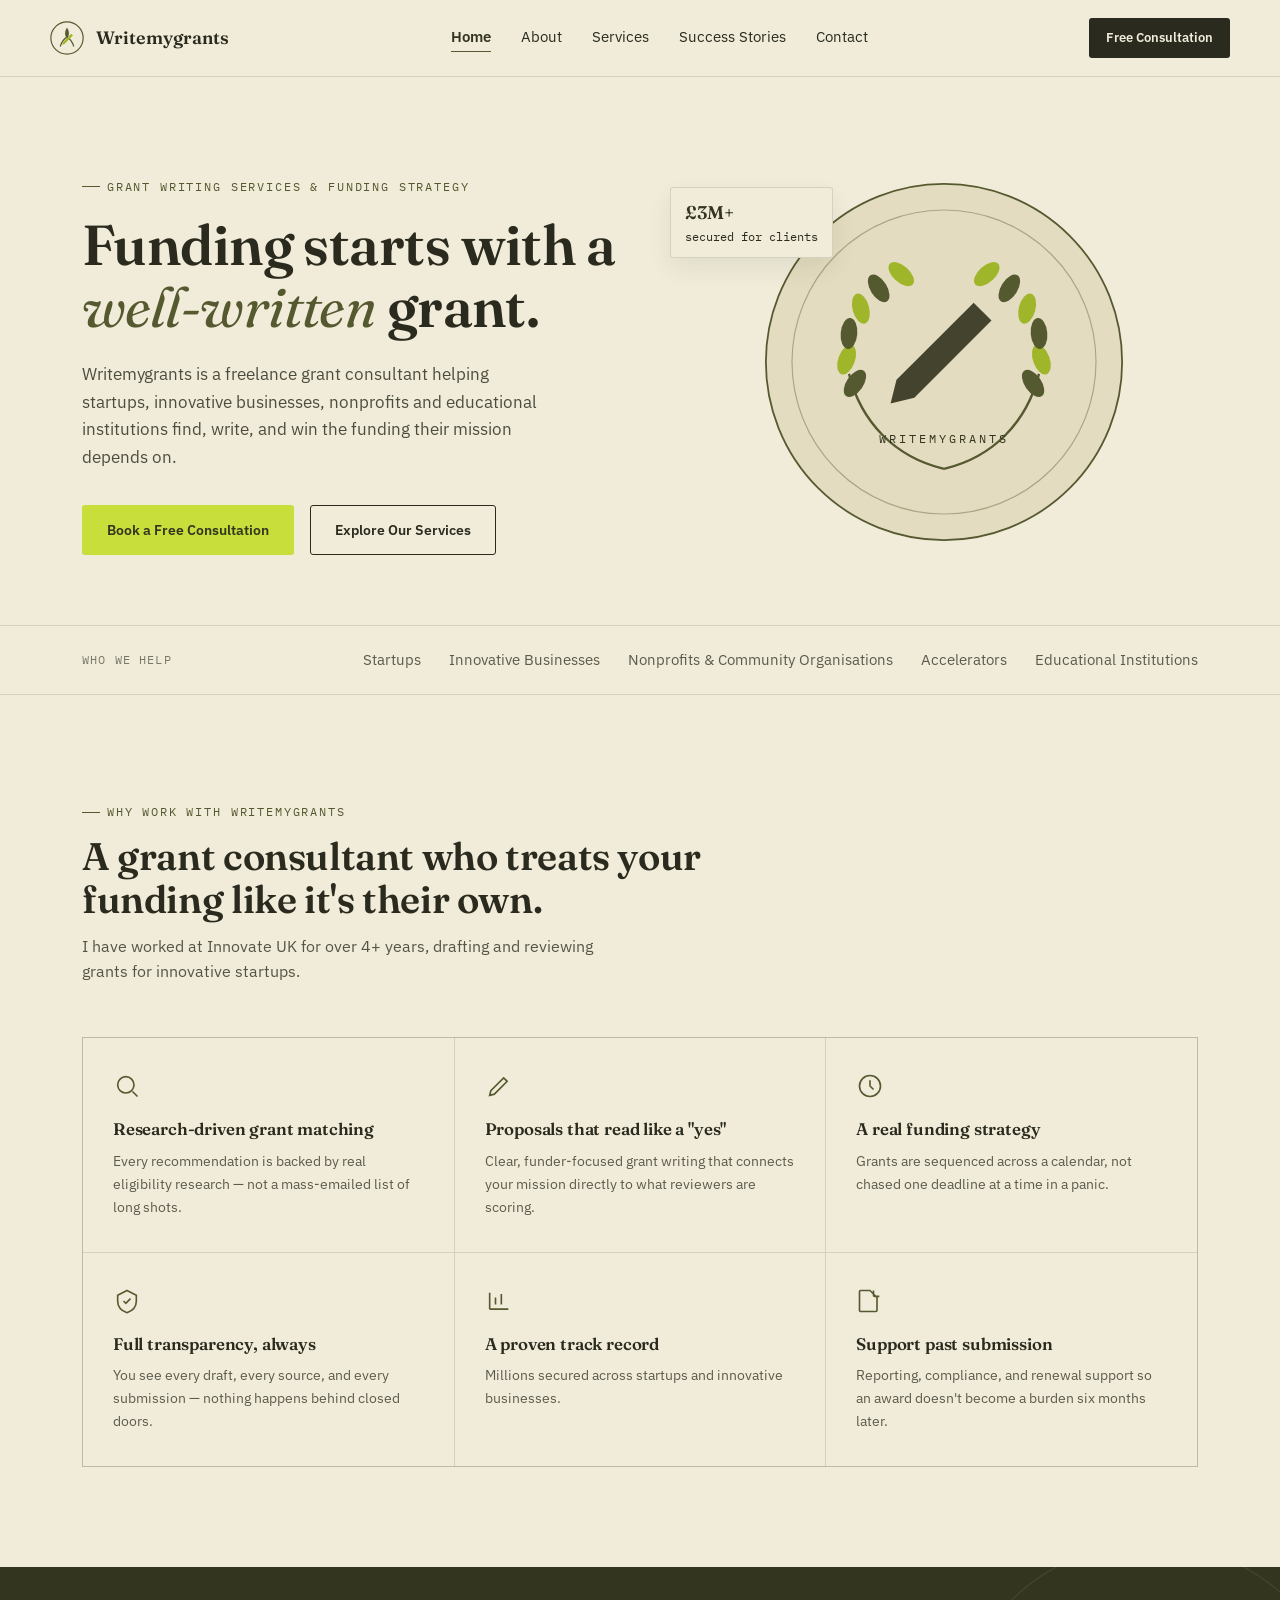
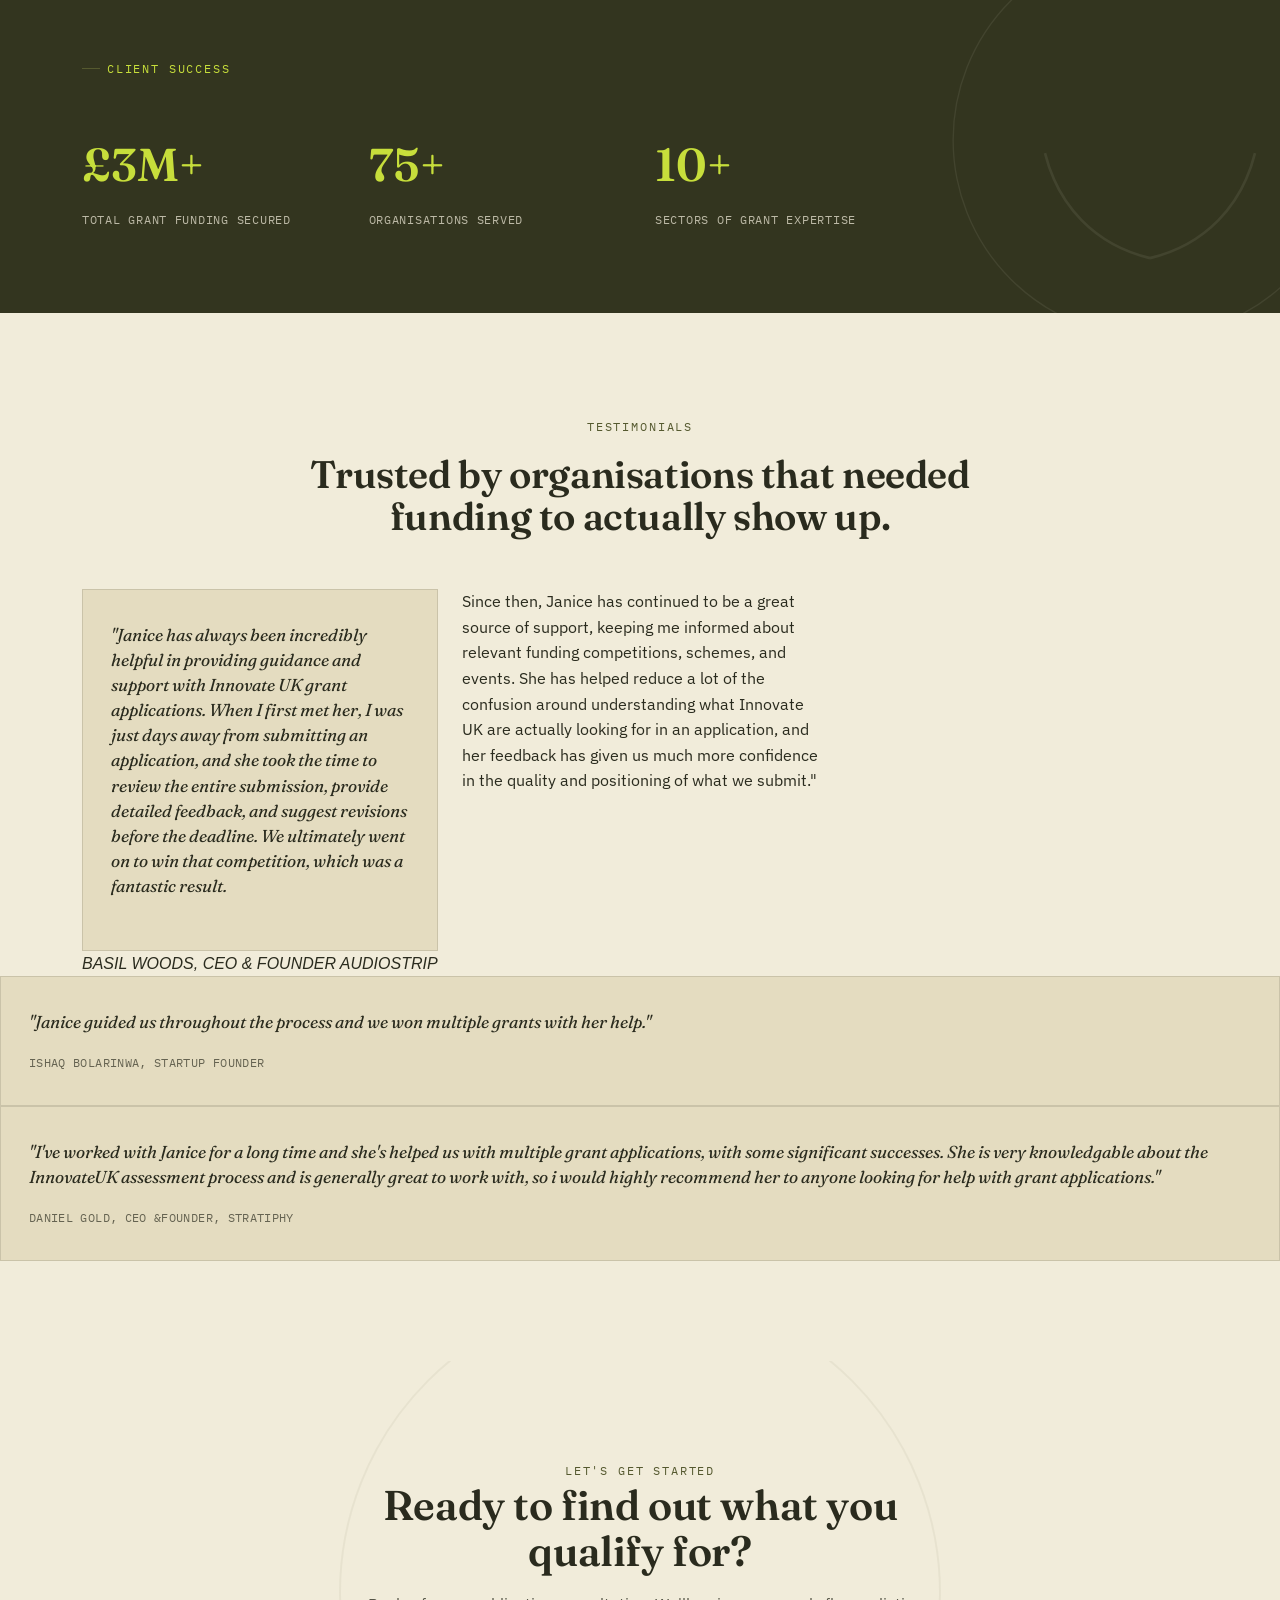
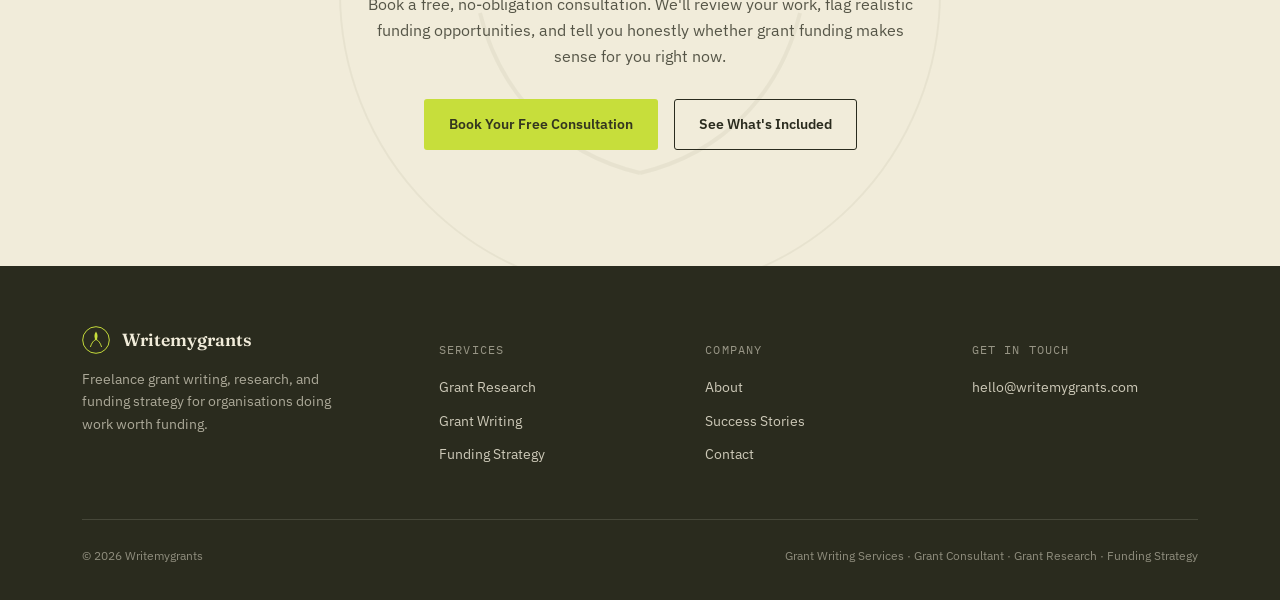
==== commit 809130f6: "Update index.html" ====
--- a/index.html
+++ b/index.html
@@ -166,7 +166,10 @@
       <div class="testi-grid">
         <div class="testi-card">
           <blockquote>"Janice has always been incredibly helpful in providing guidance and support with Innovate UK grant applications. When I first met her, I was just days away from submitting an application, and she took the time to review the entire submission, provide detailed feedback, and suggest revisions before the deadline. We ultimately went on to win that competition, which was a fantastic result.
-           </div>Since then, Janice has continued to be a great source of support, keeping me informed about relevant funding competitions, schemes, and events. She has helped reduce a lot of the confusion around understanding what Innovate UK are actually looking for in an application, and her feedback has given us much more confidence in the quality and positioning of what we submit."</blockquote>
+           </div>
+        Since then, Janice has continued to be a great source of support, keeping me informed about relevant funding competitions, schemes, and events. She has helped reduce a lot of the confusion around understanding what Innovate UK are actually looking for in an application, and her feedback has given us much more confidence in the quality and positioning of what we submit."
+           </div>
+      </blockquote>
           <cite>BASIL WOODS, CEO &amp; FOUNDER AUDIOSTRIP</cite>
         </div>
         <div class="testi-card">
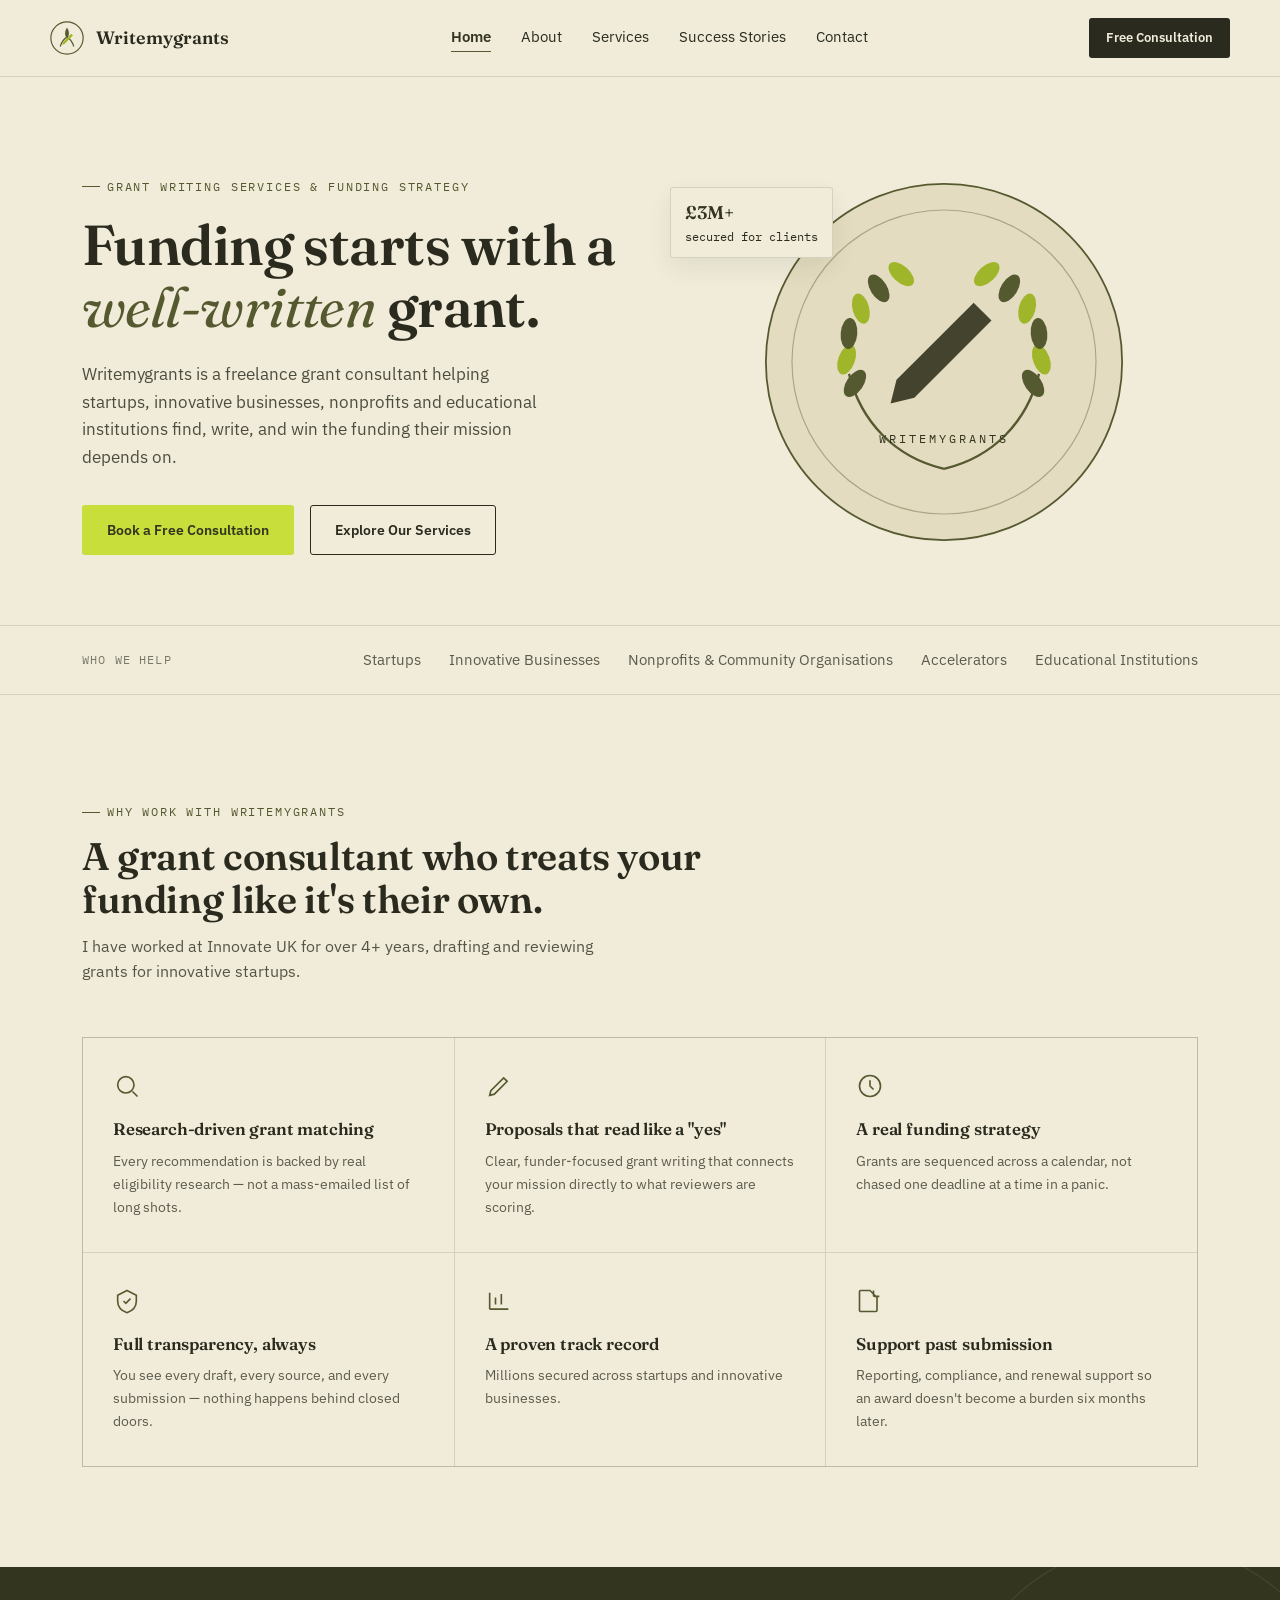
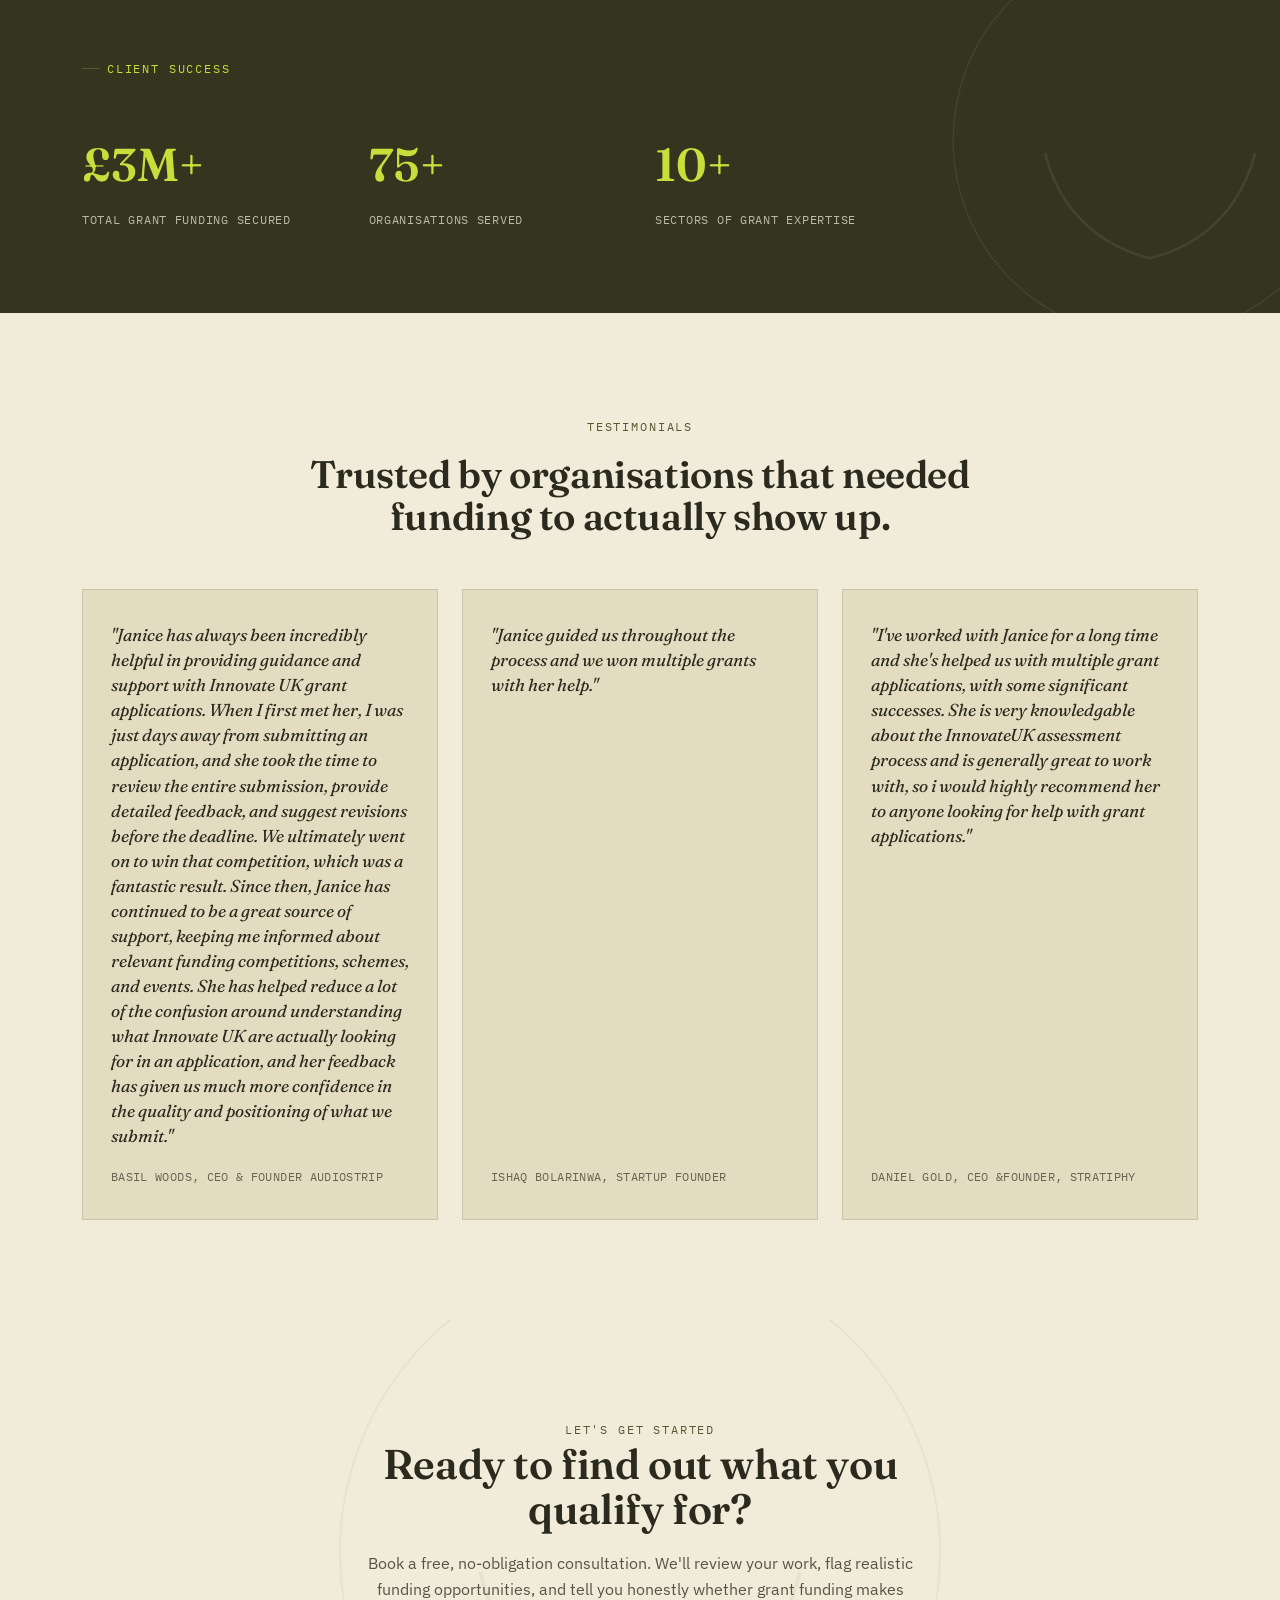
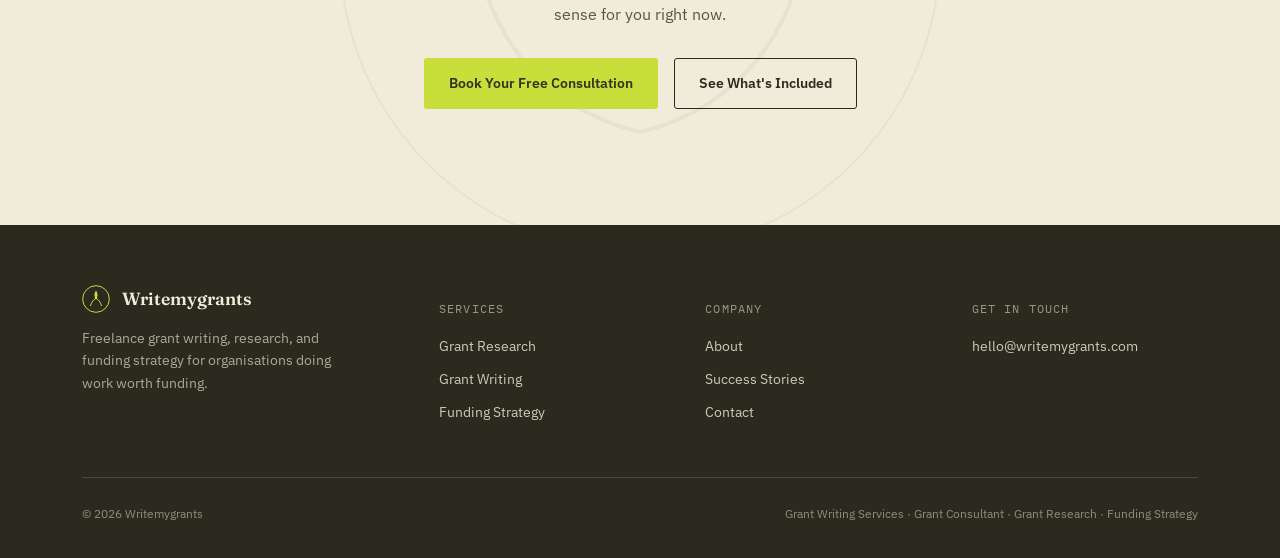
==== commit f23731b1: "Update index.html" ====
--- a/index.html
+++ b/index.html
@@ -166,10 +166,8 @@
       <div class="testi-grid">
         <div class="testi-card">
           <blockquote>"Janice has always been incredibly helpful in providing guidance and support with Innovate UK grant applications. When I first met her, I was just days away from submitting an application, and she took the time to review the entire submission, provide detailed feedback, and suggest revisions before the deadline. We ultimately went on to win that competition, which was a fantastic result.
-           </div>
         Since then, Janice has continued to be a great source of support, keeping me informed about relevant funding competitions, schemes, and events. She has helped reduce a lot of the confusion around understanding what Innovate UK are actually looking for in an application, and her feedback has given us much more confidence in the quality and positioning of what we submit."
-           </div>
-      </blockquote>
+         </blockquote>
           <cite>BASIL WOODS, CEO &amp; FOUNDER AUDIOSTRIP</cite>
         </div>
         <div class="testi-card">
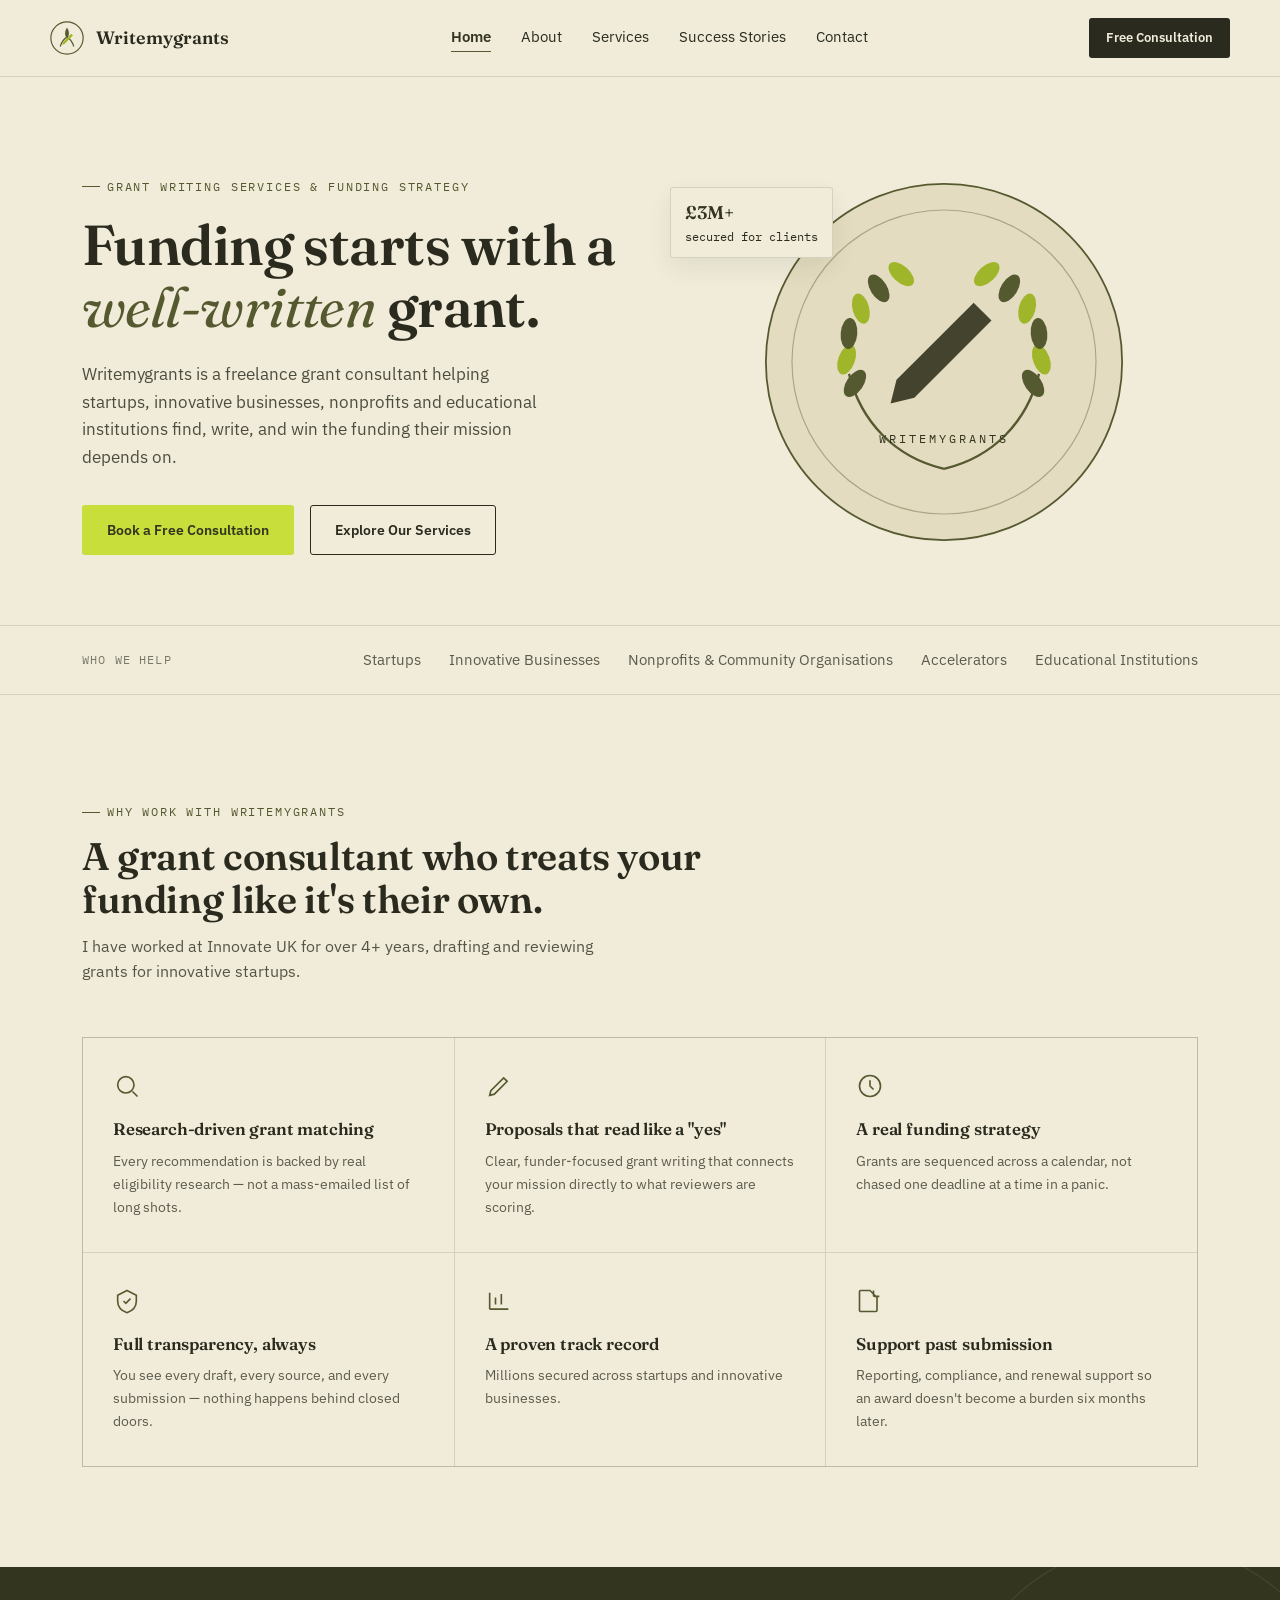
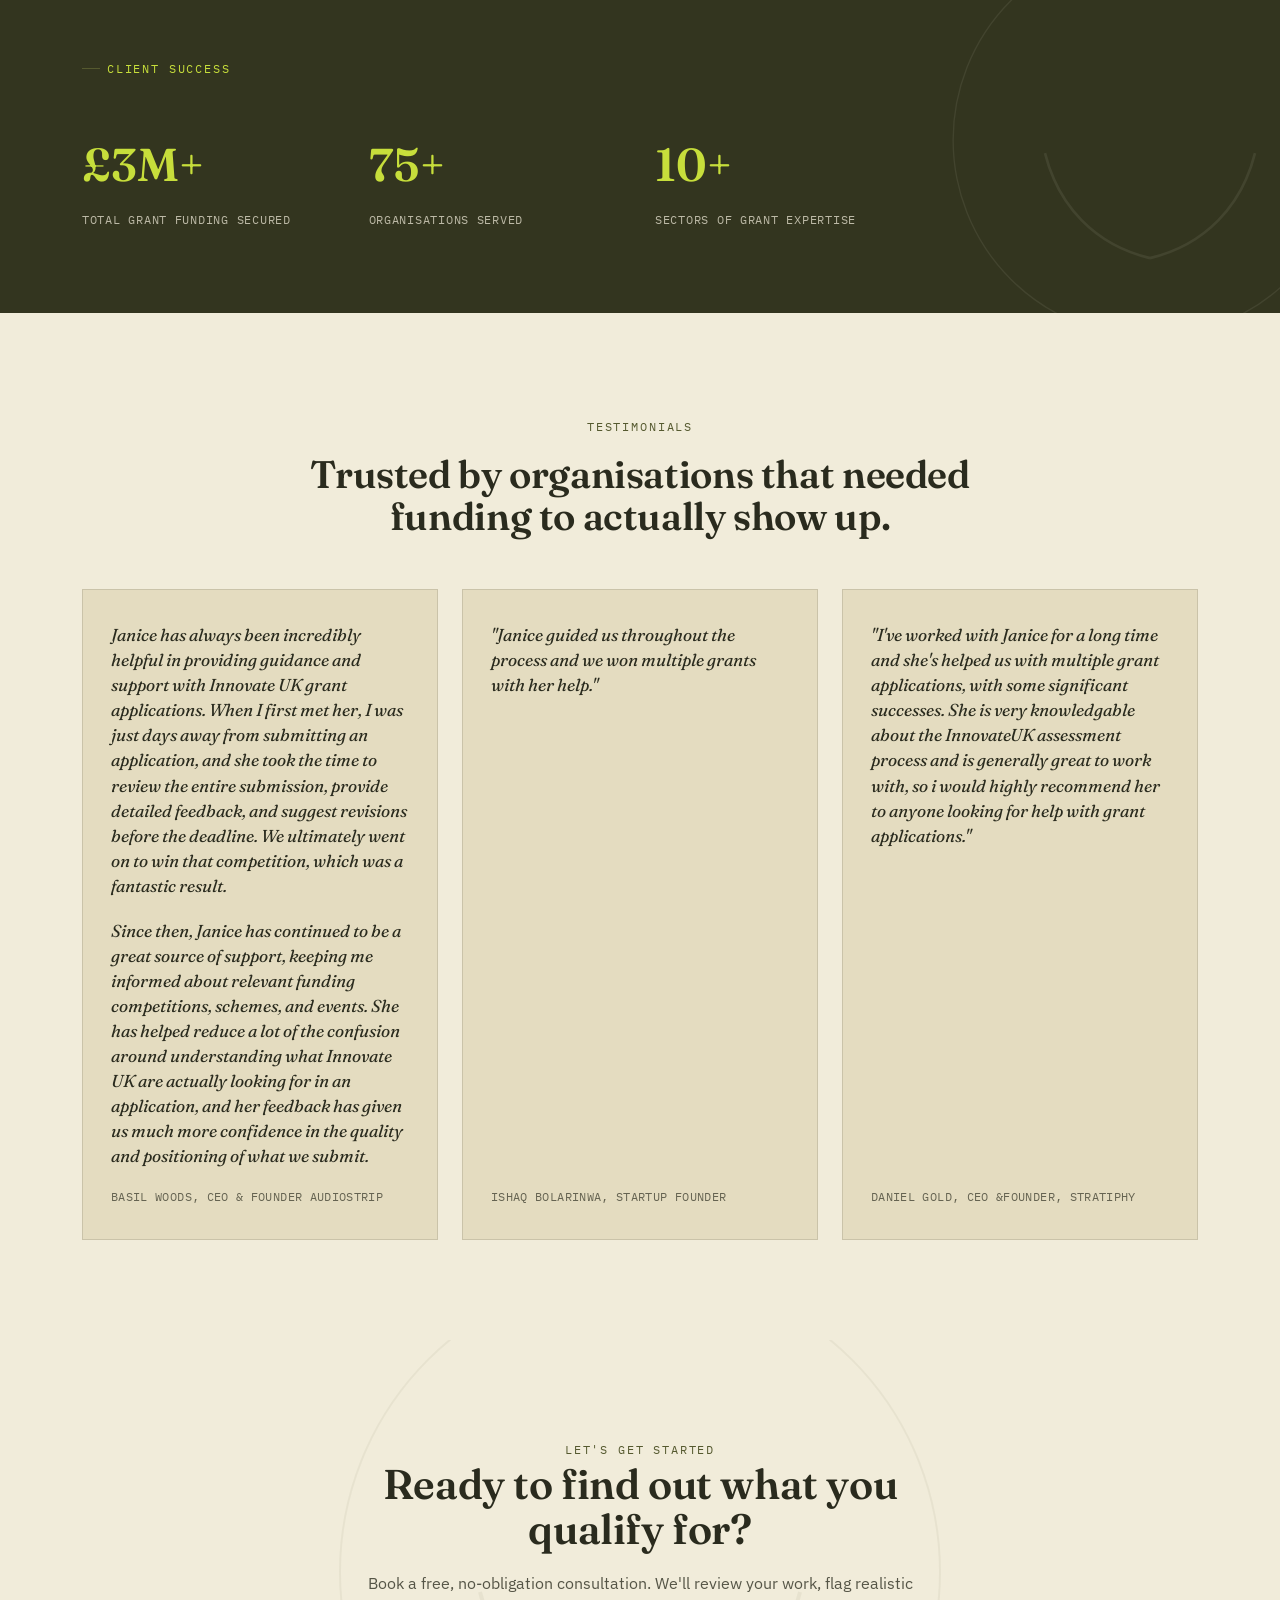
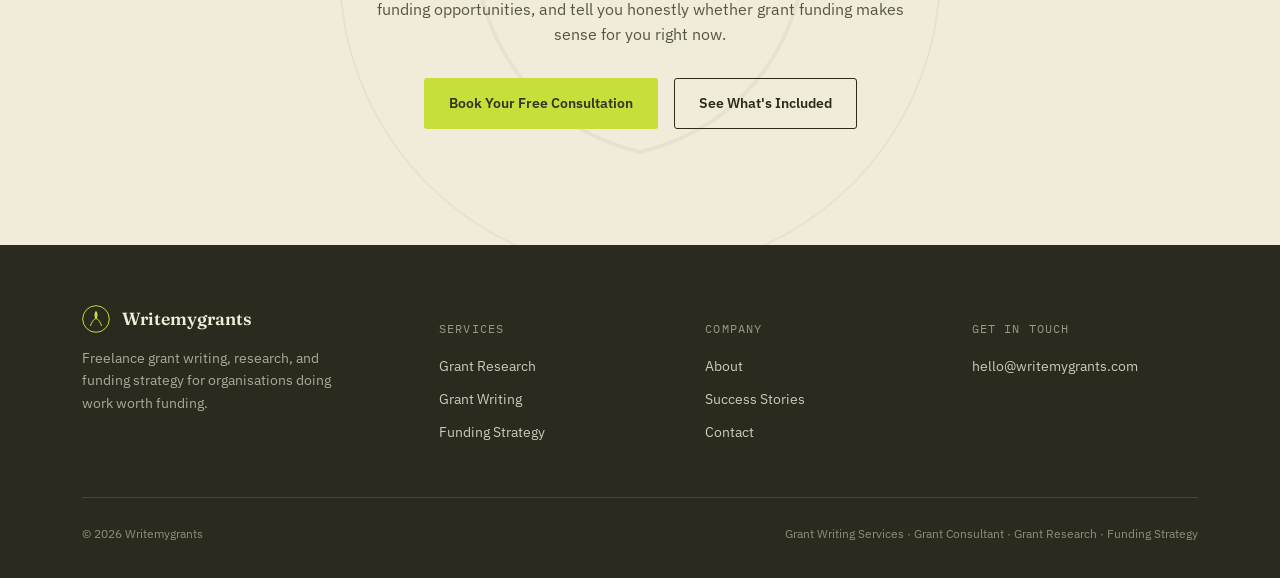
==== commit 0113f9d0: "Update index.html" ====
--- a/index.html
+++ b/index.html
@@ -165,9 +165,10 @@
       </div>
       <div class="testi-grid">
         <div class="testi-card">
-          <blockquote>"Janice has always been incredibly helpful in providing guidance and support with Innovate UK grant applications. When I first met her, I was just days away from submitting an application, and she took the time to review the entire submission, provide detailed feedback, and suggest revisions before the deadline. We ultimately went on to win that competition, which was a fantastic result.
-        Since then, Janice has continued to be a great source of support, keeping me informed about relevant funding competitions, schemes, and events. She has helped reduce a lot of the confusion around understanding what Innovate UK are actually looking for in an application, and her feedback has given us much more confidence in the quality and positioning of what we submit."
-         </blockquote>
+          <blockquote>
+        <p style="margin:0 0 20px;">Janice has always been incredibly helpful in providing guidance and support with Innovate UK grant applications. When I first met her, I was just days away from submitting an application, and she took the time to review the entire submission, provide detailed feedback, and suggest revisions before the deadline. We ultimately went on to win that competition, which was a fantastic result.</p>
+        <p style="margin:0;">Since then, Janice has continued to be a great source of support, keeping me informed about relevant funding competitions, schemes, and events. She has helped reduce a lot of the confusion around understanding what Innovate UK are actually looking for in an application, and her feedback has given us much more confidence in the quality and positioning of what we submit.</p>
+          </blockquote>
           <cite>BASIL WOODS, CEO &amp; FOUNDER AUDIOSTRIP</cite>
         </div>
         <div class="testi-card">
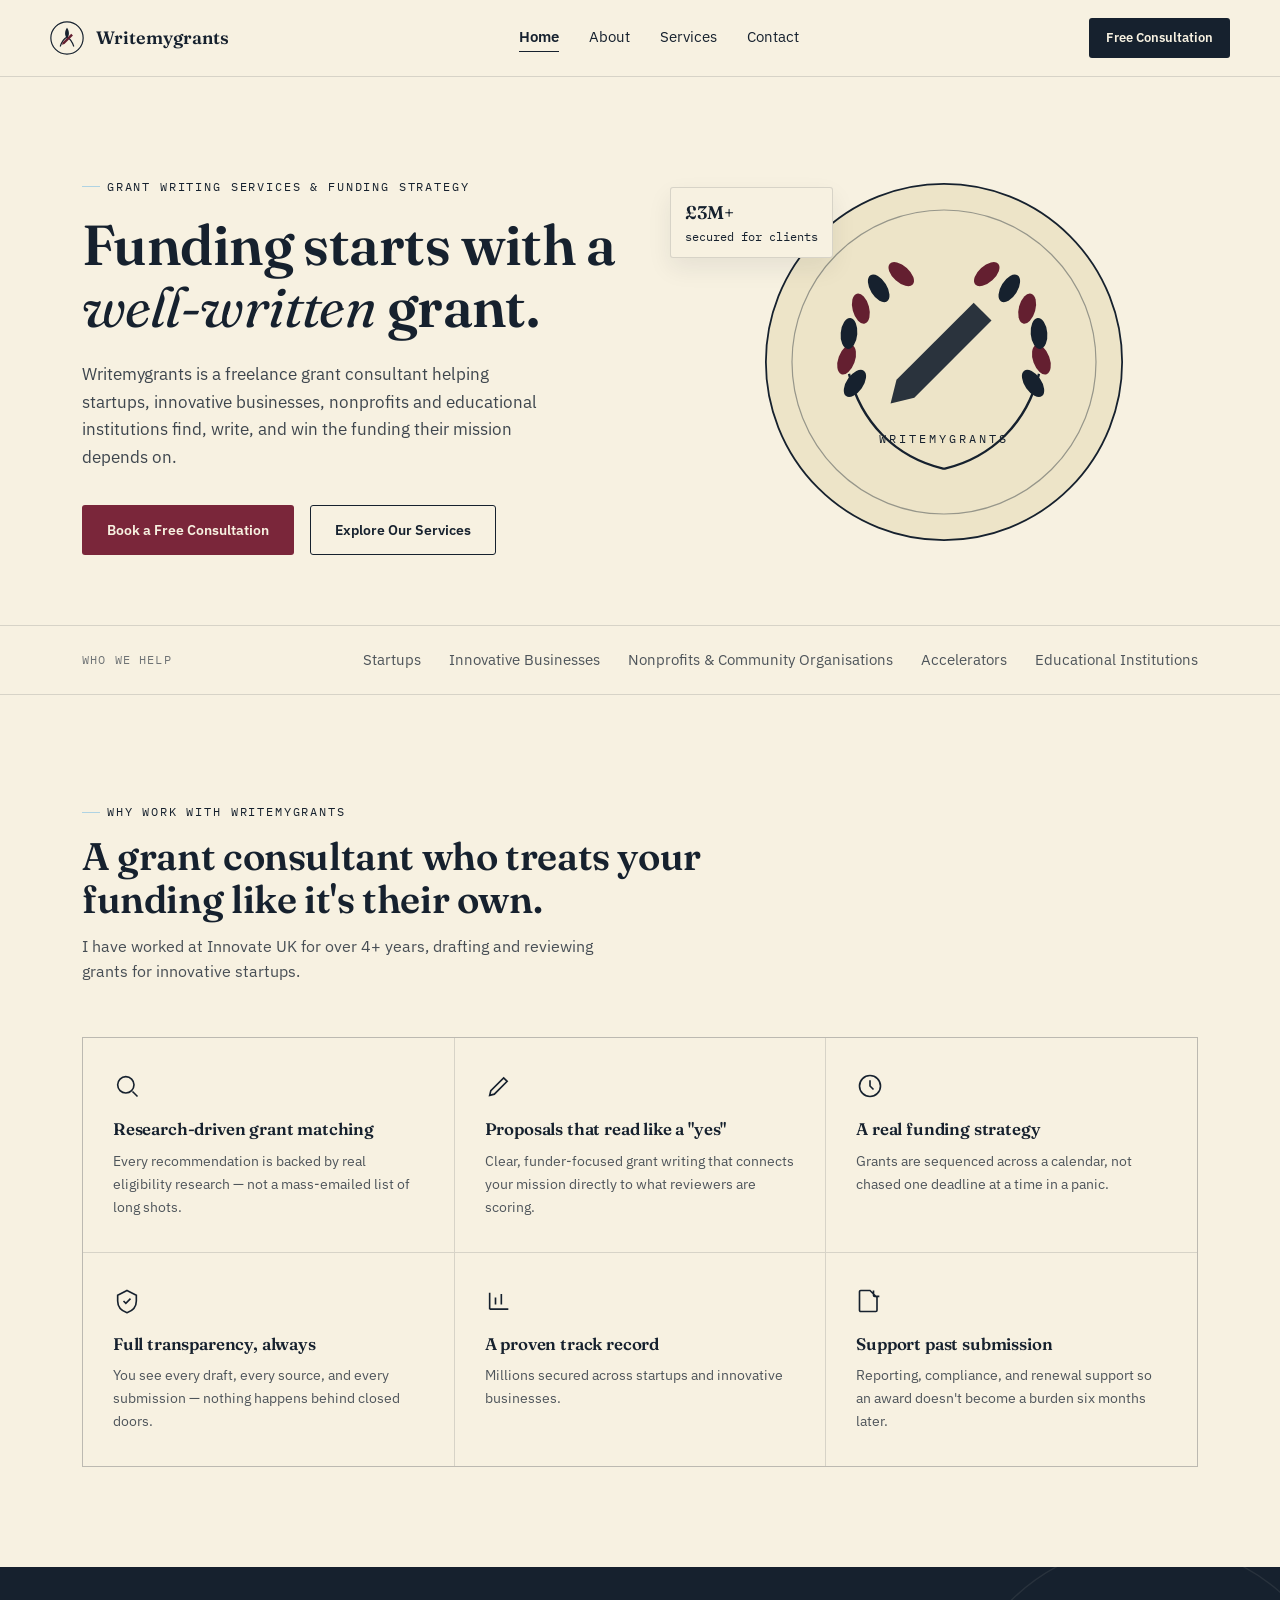
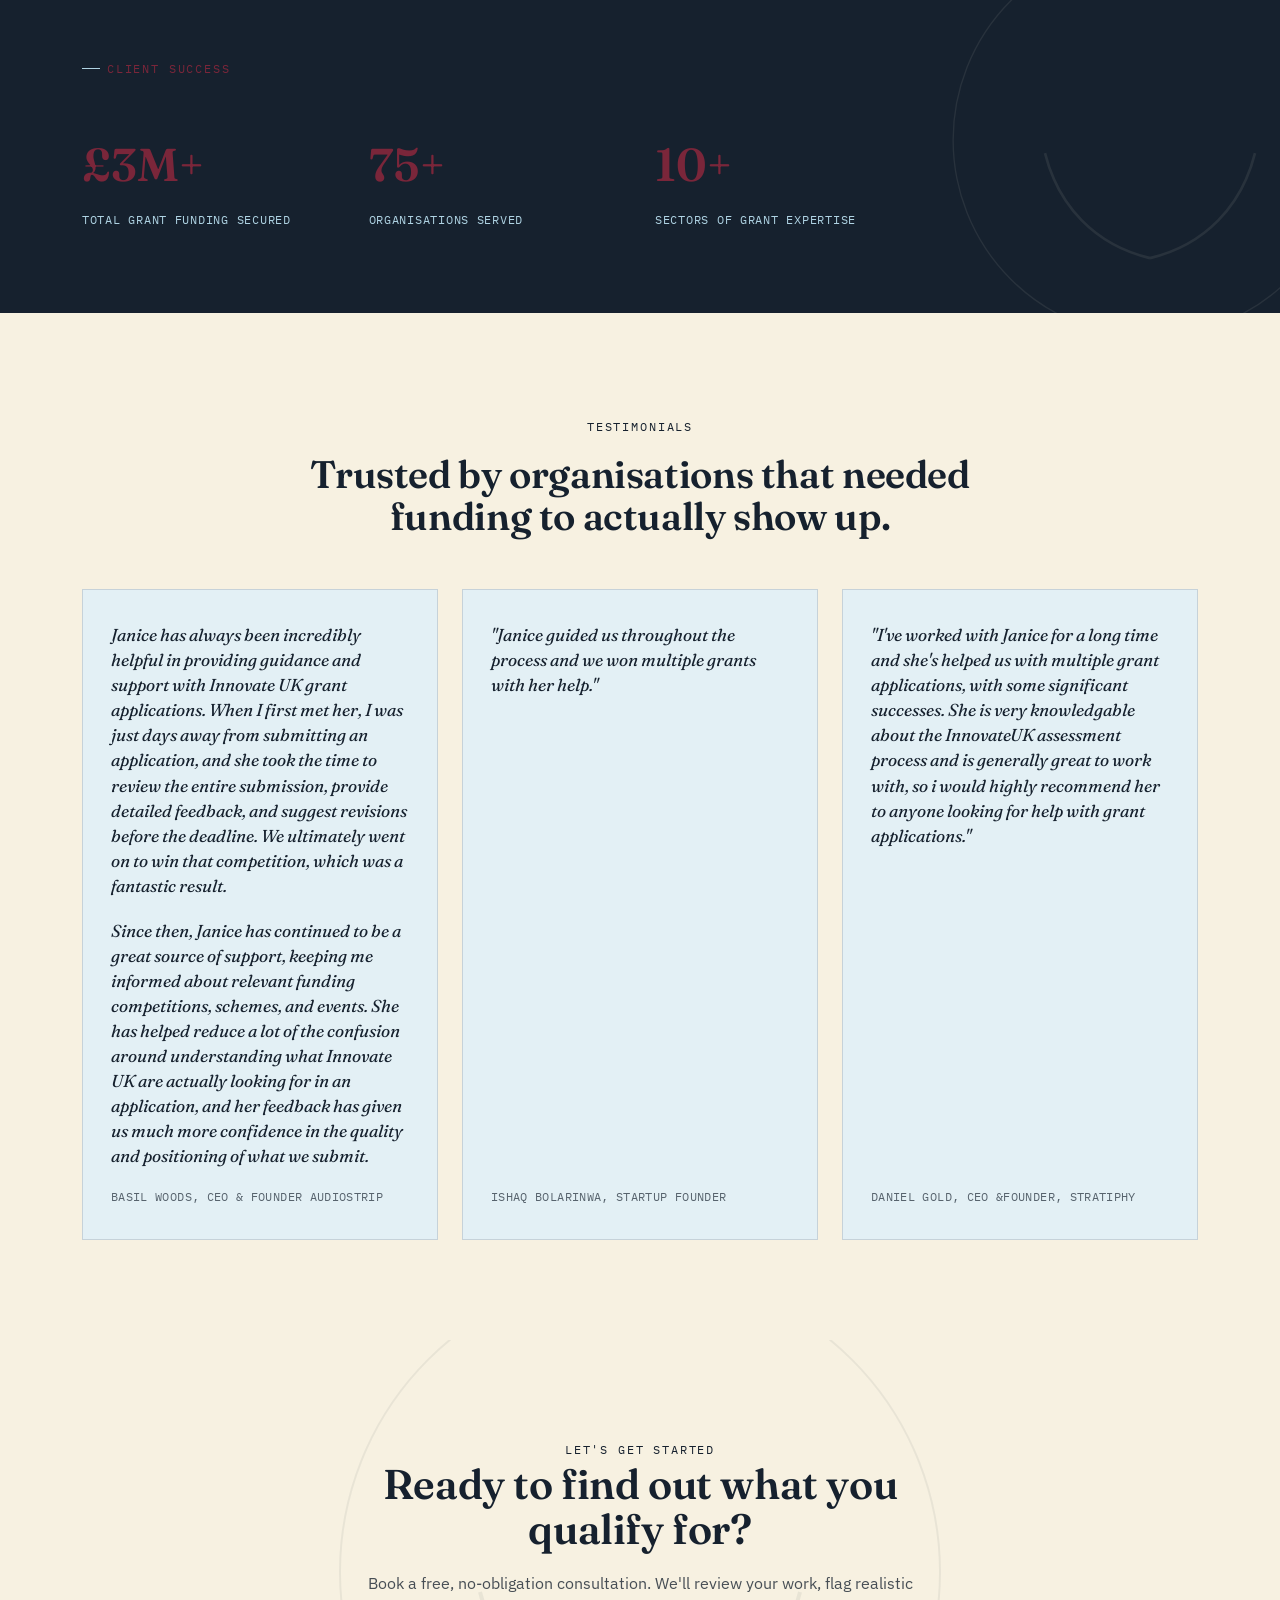
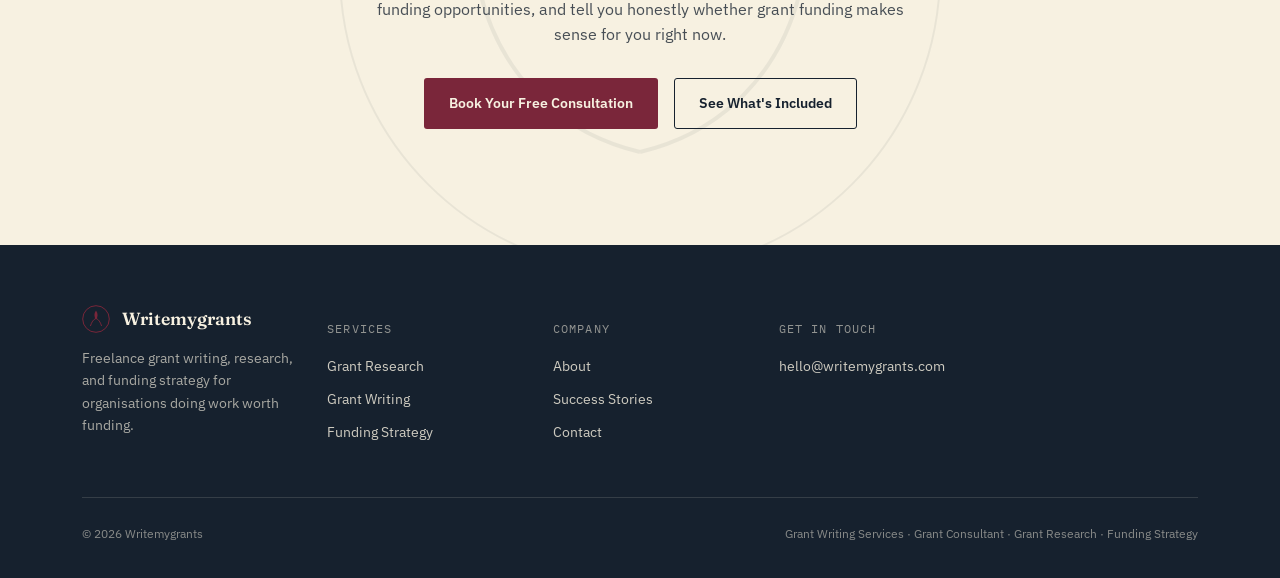
==== commit 7047d1f5: "Update index.html" ====
--- a/index.html
+++ b/index.html
@@ -28,7 +28,6 @@
       <a href="index.html" class="active">Home</a>
       <a href="about.html">About</a>
       <a href="services.html">Services</a>
-      <a href="success-stories.html">Success Stories</a>
       <a href="contact.html">Contact</a>
     </nav>
     <div class="nav-cta">
--- a/styles.css
+++ b/styles.css
@@ -1,20 +1,33 @@
 /* ===========================================================
-   Writemygrants — shared stylesheet
+   Writemygrants â€” shared stylesheet
    Palette: beige / olive / green / chartreuse
    Type: Fraunces (display) + IBM Plex Sans (body) + IBM Plex Mono (utility)
 =========================================================== */
 
 :root{
-  --beige: #F1ECDA;
-  --beige-deep: #E4DCC0;
-  --ink: #2A2B1E;
-  --olive: #55592F;
-  --olive-soft: #767A47;
-  --olive-deep: #33351F;
-  --green-deep: #2C3A26;
-  --chartreuse: #C7DE3B;
-  --chartreuse-deep: #9FB52A;
-  --line: rgba(42,43,30,0.14);
+  --cream: #F7F1E1;
+  --cream-deep: #EDE4C8;
+  --dark-blue: #16212E;
+  --ice-blue: #E3F0F5;
+  --pale-blue: #AFD3E3;
+  --burgundy: #7A263A;
+
+  /* Semantic aliases */
+  --beige: var(--cream);
+  --beige-deep: var(--cream-deep);
+  --ink: var(--dark-blue);
+  --ice: var(--ice-blue);
+  --line: rgba(22,33,46,0.14);
+
+  /* Legacy aliases retained so existing components continue to work */
+  --olive: var(--dark-blue);
+  --olive-soft: var(--pale-blue);
+  --olive-deep: var(--dark-blue);
+  --green-deep: var(--dark-blue);
+  --chartreuse: var(--burgundy);
+  --chartreuse-deep: #641F30;
+  --pale-green: var(--cream-deep);
+
   --radius: 3px;
 }
 
@@ -56,7 +69,7 @@
 .eyebrow::before{
   content:"";
   width: 18px; height: 1px;
-  background: var(--olive);
+  background: var(--olive-soft);
   display:inline-block;
 }
 .eyebrow.center{ justify-content:center; }
@@ -83,8 +96,8 @@
 }
 .btn-primary{ background: var(--ink); color: var(--beige); }
 .btn-primary:hover{ background: var(--olive-deep); transform: translateY(-1px); }
-.btn-accent{ background: var(--chartreuse); color: var(--olive-deep); }
-.btn-accent:hover{ background: var(--chartreuse-deep); transform: translateY(-1px); }
+.btn-accent{ background: var(--burgundy); color: var(--cream); }
+.btn-accent:hover{ background: var(--chartreuse-deep); color: var(--cream); transform: translateY(-1px); }
 .btn-ghost{ border-color: var(--ink); background: transparent; }
 .btn-ghost:hover{ background: var(--ink); color: var(--beige); }
 .btn-sm{ padding: 9px 16px; font-size: 0.8rem; }
@@ -94,7 +107,7 @@
 /* ---------- Header ---------- */
 header.site{
   position: sticky; top:0; z-index: 50;
-  background: rgba(241,236,218,0.94);
+  background: rgba(247,241,225,0.94);
   backdrop-filter: blur(6px);
   border-bottom: 1px solid var(--line);
 }
@@ -149,7 +162,7 @@
   position:absolute; background: var(--beige); border:1px solid var(--line);
   border-radius: var(--radius); padding: 10px 14px;
   font-family:'IBM Plex Mono', monospace; font-size: 0.74rem;
-  box-shadow: 0 10px 24px rgba(42,43,30,0.08);
+  box-shadow: 0 10px 24px rgba(22,33,46,0.08);
   opacity:0; animation: chipIn .6s ease forwards;
 }
 .chip .n{ display:block; font-family:'Fraunces', serif; font-size:1.15rem; font-weight:600; color: var(--olive-deep); }
@@ -177,7 +190,7 @@
 /* ---------- Benefit / feature grid ---------- */
 .feature-grid{ display:grid; grid-template-columns: repeat(3,1fr); gap: 1px; background: var(--line); border:1px solid var(--line); }
 .feature-card{ background: var(--beige); padding: 34px 30px; transition: background .2s ease; }
-.feature-card:hover{ background: var(--beige-deep); }
+.feature-card:hover{ background: var(--ice); }
 .feature-card .icon{ width:28px; height:28px; margin-bottom:20px; color: var(--olive); }
 .feature-card h3{ font-size:1.05rem; margin-bottom:10px; }
 .feature-card p{ font-size:0.9rem; opacity:0.75; margin:0; }
@@ -199,17 +212,17 @@
 .band{ background: var(--olive-deep); color: var(--beige); padding: 84px 0; position:relative; overflow:hidden; }
 .band-wreath{ position:absolute; right:-80px; top:50%; transform: translateY(-50%); width:420px; opacity:0.08; }
 .band-grid{ display:grid; grid-template-columns: repeat(4,1fr); gap:30px; position:relative; z-index:1; }
-.stat .num{ font-family:'Fraunces', serif; font-weight:600; font-size: clamp(2.1rem,3.6vw,3rem); color: var(--chartreuse); }
-.stat .label{ font-family:'IBM Plex Mono', monospace; font-size:0.76rem; letter-spacing:0.06em; opacity:0.72; margin-top:8px; text-transform:uppercase; }
+.stat .num{ font-family:'Fraunces', serif; font-weight:600; font-size: clamp(2.1rem,3.6vw,3rem); color: var(--burgundy); }
+.stat .label{ font-family:'IBM Plex Mono', monospace; font-size:0.76rem; letter-spacing:0.06em; color: var(--pale-blue); margin-top:8px; text-transform:uppercase; }
 
 /* ---------- Testimonials ---------- */
 .testi-grid{ display:grid; grid-template-columns: repeat(3,1fr); gap: 24px; }
-.testi-card{ background: var(--beige-deep); border:1px solid var(--line); padding: 32px 28px; display:flex; flex-direction:column; }
+.testi-card{ background: var(--ice); border:1px solid var(--line); padding: 32px 28px; display:flex; flex-direction:column; }
 .testi-card blockquote{ font-family:'Fraunces', serif; font-style:italic; font-weight:400; font-size:1.08rem; margin:0 0 20px; line-height:1.45; flex-grow:1; }
 .testi-card cite{ font-style:normal; font-family:'IBM Plex Mono', monospace; font-size:0.74rem; letter-spacing:0.03em; opacity:0.68; }
 
 .testimonial{ padding: 100px 0; }
-.testimonial-panel{ background: var(--beige-deep); border:1px solid var(--line); padding: 60px 56px; text-align:center; max-width: 820px; margin:0 auto; }
+.testimonial-panel{ background: var(--pale-green); border:1px solid var(--line); padding: 60px 56px; text-align:center; max-width: 820px; margin:0 auto; }
 .testimonial-panel blockquote{ font-family:'Fraunces', serif; font-style:italic; font-weight:400; font-size: clamp(1.25rem, 2.2vw, 1.55rem); margin:0 0 24px; line-height:1.42; }
 .testimonial-panel cite{ font-style:normal; font-family:'IBM Plex Mono', monospace; font-size:0.76rem; letter-spacing:0.03em; opacity:0.68; }
 
@@ -233,7 +246,7 @@
 }
 .service-side .col{ margin-bottom: 26px; }
 .service-side ul li{ font-size:0.92rem; padding-left: 20px; position:relative; margin-bottom:10px; opacity:0.85; }
-.service-side ul li::before{ content:"—"; position:absolute; left:0; color: var(--olive); }
+.service-side ul li::before{ content:"â€”"; position:absolute; left:0; color: var(--olive); }
 .service-block .cta-row{ margin-top: 22px; }
 
 /* ---------- Case studies ---------- */
@@ -242,7 +255,7 @@
 .case-meta{ }
 .case-meta .sector{ font-family:'IBM Plex Mono', monospace; font-size:0.72rem; letter-spacing:0.1em; text-transform:uppercase; color: var(--olive); margin-bottom:14px; display:block; }
 .case-meta h3{ font-size: 1.5rem; margin-bottom: 18px; }
-.case-amount{ background: var(--olive-deep); color: var(--chartreuse); display:inline-block; padding: 10px 16px; font-family:'IBM Plex Mono', monospace; font-size:0.85rem; border-radius: var(--radius); }
+.case-amount{ background: var(--olive-deep); color: var(--burgundy); display:inline-block; padding: 10px 16px; font-family:'IBM Plex Mono', monospace; font-size:0.85rem; border-radius: var(--radius); }
 .case-body h4{ font-family:'IBM Plex Mono', monospace; font-size:0.72rem; letter-spacing:0.1em; text-transform:uppercase; color: var(--olive); margin: 0 0 8px; }
 .case-body .case-section{ margin-bottom: 20px; }
 .case-body p{ opacity:0.85; margin:0; }
@@ -261,7 +274,8 @@
 .creds .cred .label{ font-family:'IBM Plex Mono', monospace; font-size:0.72rem; letter-spacing:0.05em; text-transform:uppercase; opacity:0.62; margin-top:4px; }
 
 .values-grid{ display:grid; grid-template-columns: repeat(3,1fr); gap: 1px; background: var(--line); border:1px solid var(--line); }
-.value-card{ background: var(--beige); padding: 32px 28px; }
+.value-card{ background: var(--beige); padding: 32px 28px; transition: background .2s ease; }
+.value-card:hover{ background: var(--pale-green); }
 .value-card h3{ font-size:1.05rem; margin-bottom:10px; }
 .value-card p{ font-size:0.9rem; opacity:0.75; margin:0; }
 
@@ -271,7 +285,7 @@
 .form-row{ display:grid; grid-template-columns: 1fr 1fr; gap: 18px; }
 label{ display:block; font-family:'IBM Plex Mono', monospace; font-size:0.72rem; letter-spacing:0.06em; text-transform:uppercase; opacity:0.65; margin-bottom:8px; }
 input, select, textarea{
-  width:100%; padding: 13px 14px; border:1px solid var(--line); background: var(--beige-deep);
+  width:100%; padding: 13px 14px; border:1px solid var(--line); background: var(--ice);
   color: var(--ink); font-family:'IBM Plex Sans', sans-serif; font-size:0.95rem; border-radius: var(--radius);
 }
 input:focus, select:focus, textarea:focus{ outline: 2px solid var(--olive-deep); outline-offset:1px; }
@@ -298,7 +312,7 @@
 
 /* ---------- Footer ---------- */
 footer.site{ background: var(--ink); color: var(--beige); padding: 60px 0 34px; }
-.footer-top{ display:grid; grid-template-columns: 1.4fr repeat(3, 1fr); gap: 40px; padding-bottom: 44px; border-bottom: 1px solid rgba(241,236,218,0.14); }
+.footer-top{ display:grid; grid-template-columns: 1.1fr repeat(4, 1fr); gap: 32px; padding-bottom: 44px; border-bottom: 1px solid rgba(241,236,218,0.14); }
 .footer-brand{ display:flex; align-items:center; gap:12px; font-family:'Fraunces',serif; font-weight:600; font-size:1.1rem; margin-bottom:14px; }
 .footer-brand .mark{ width:28px; height:28px; }
 .footer-top p{ opacity:0.65; font-size:0.88rem; max-width: 32ch; }
@@ -315,7 +329,7 @@
   .steps::before{ display:none; }
   .feature-grid, .values-grid{ grid-template-columns: 1fr 1fr; }
   .band-grid{ grid-template-columns: 1fr 1fr; gap:36px; }
-  .footer-top{ grid-template-columns: 1fr 1fr; }
+  .footer-top{ grid-template-columns: 1fr 1fr 1fr; }
   .service-block-grid{ grid-template-columns: 1fr; gap: 28px; }
   .case-card{ grid-template-columns: 1fr; }
   .about-grid{ grid-template-columns: 1fr; }
@@ -336,3 +350,38 @@
 }
 
 :focus-visible{ outline: 2px solid var(--olive-deep); outline-offset: 2px; }
+
+/* ---------- Legal pages ---------- */
+.legal-note{
+  background: var(--ice);
+  border: 1px solid var(--line);
+  border-left: 3px solid var(--pale-blue);
+  padding: 20px 24px;
+  font-size: 0.88rem;
+  opacity: 0.9;
+  margin-bottom: 48px;
+}
+.legal-note strong{ color: var(--olive-deep); }
+.legal-page h2{
+  font-size: 1.28rem;
+  margin: 44px 0 14px;
+}
+.legal-page h2:first-of-type{ margin-top: 0; }
+.legal-page p{ opacity: 0.85; }
+.legal-page .legal-list{
+  list-style: decimal;
+  padding-left: 1.3em;
+  margin: 0 0 1em;
+}
+.legal-page .legal-list li{ margin-bottom: 10px; opacity: 0.85; }
+.legal-page .updated{
+  font-family: 'IBM Plex Mono', monospace;
+  font-size: 0.76rem;
+  letter-spacing: 0.04em;
+  text-transform: uppercase;
+  opacity: 0.55;
+  margin-top: -6px;
+}
+.legal-toc{ display:flex; flex-wrap:wrap; gap: 10px 24px; margin-bottom: 40px; }
+.legal-toc a{ font-size: 0.86rem; text-decoration: underline; opacity: 0.75; }
+.legal-toc a:hover{ opacity: 1; }
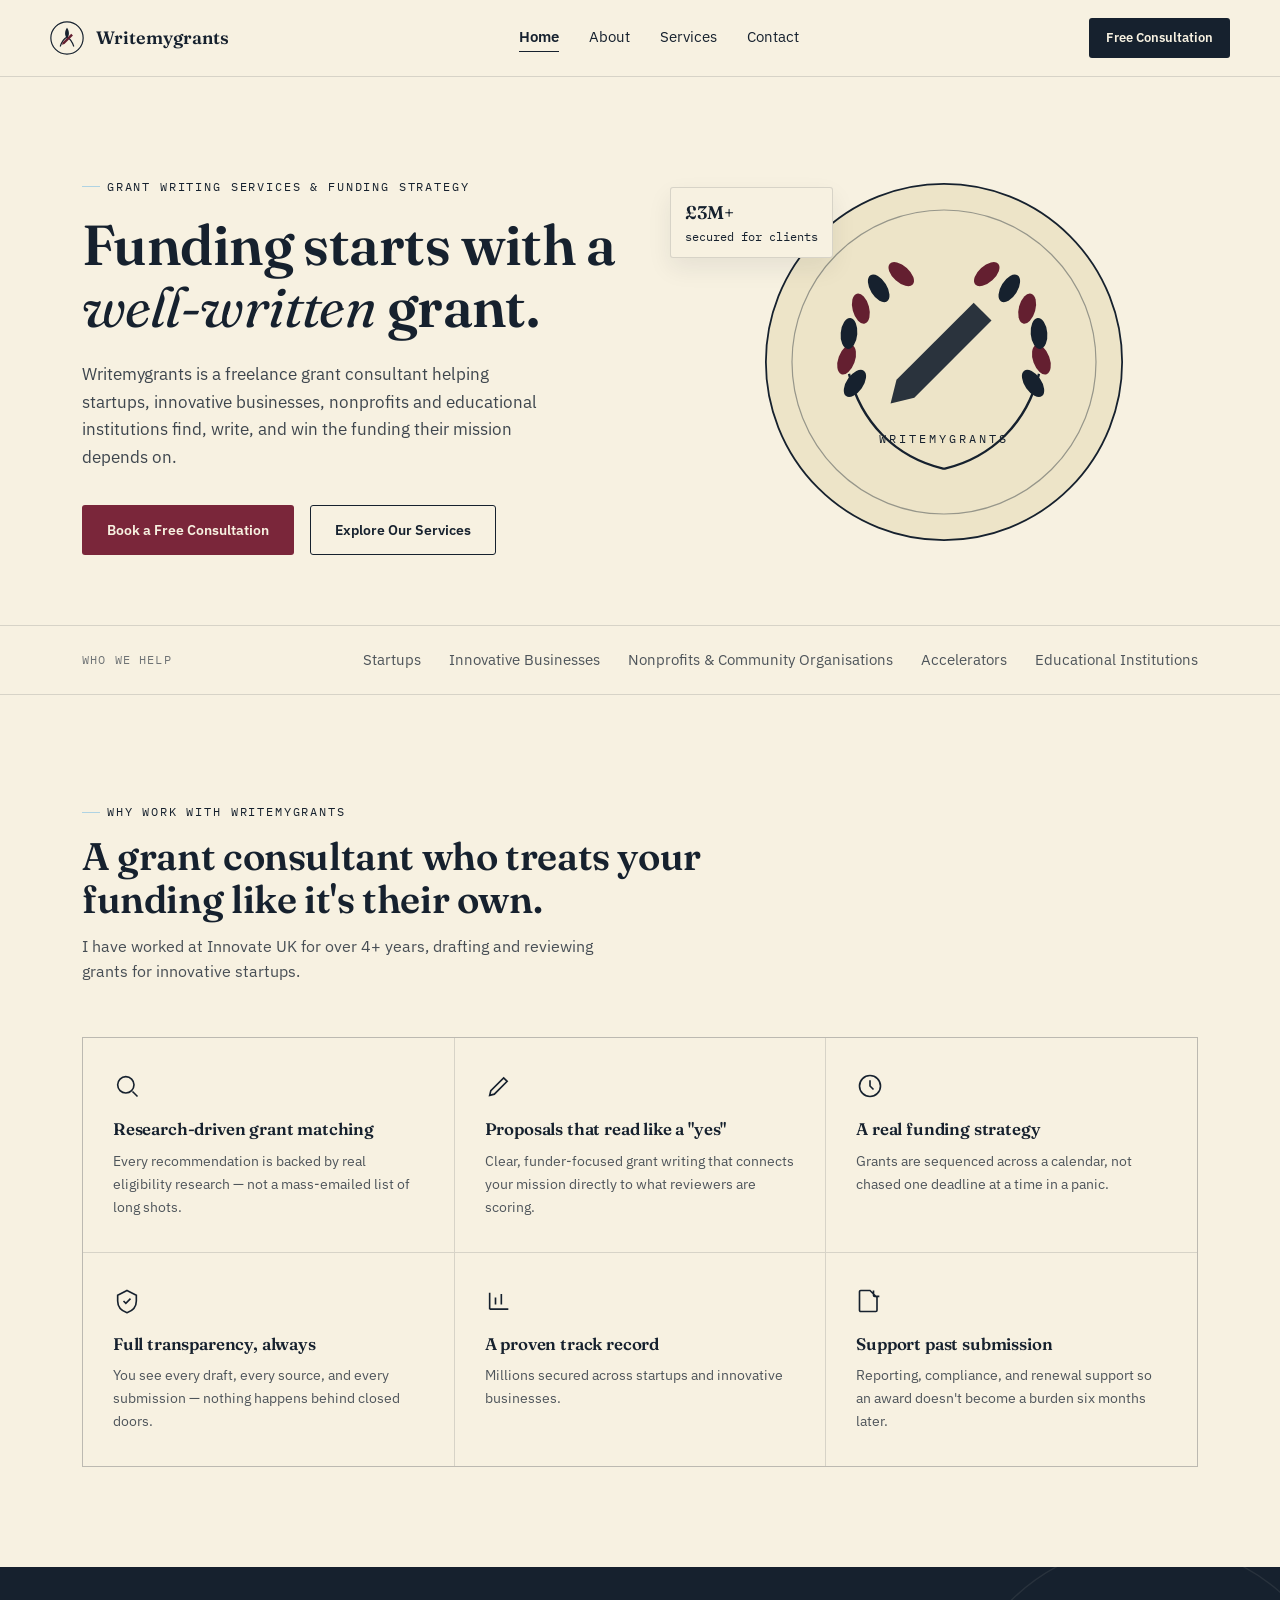
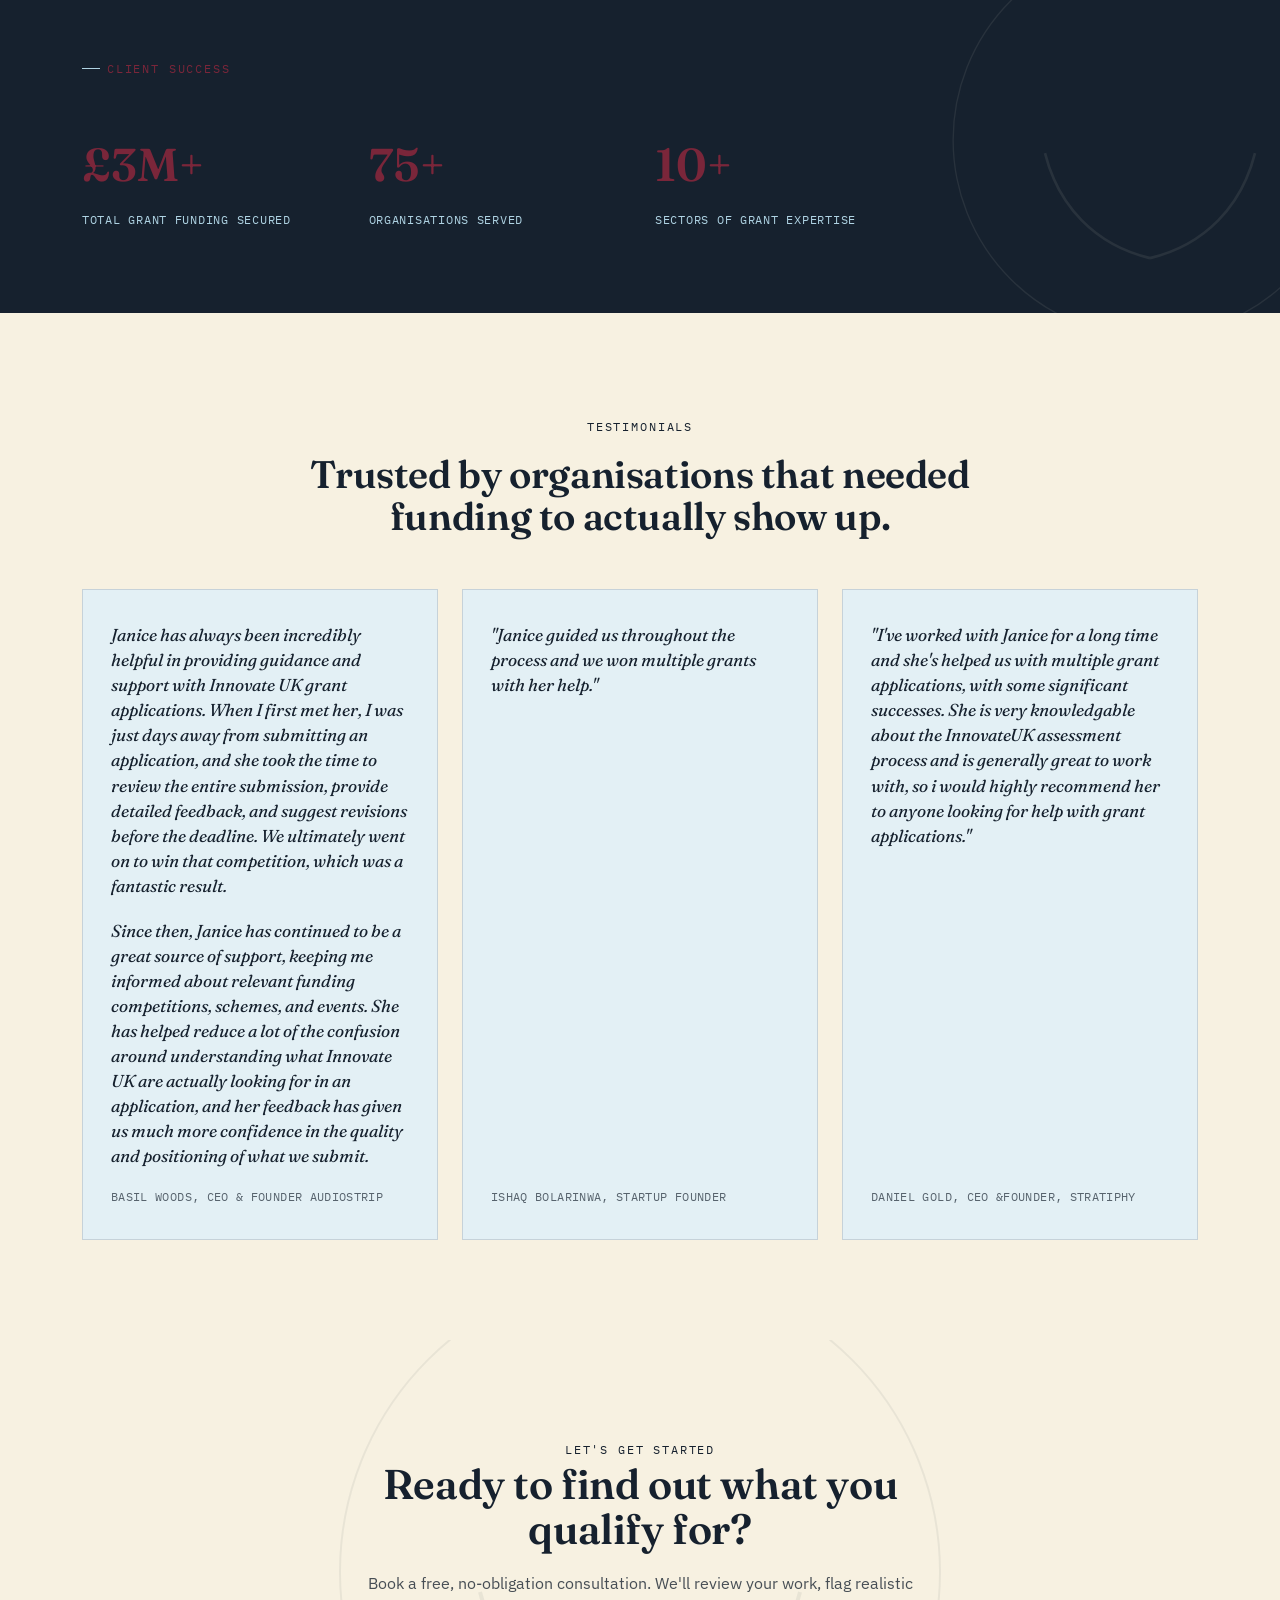
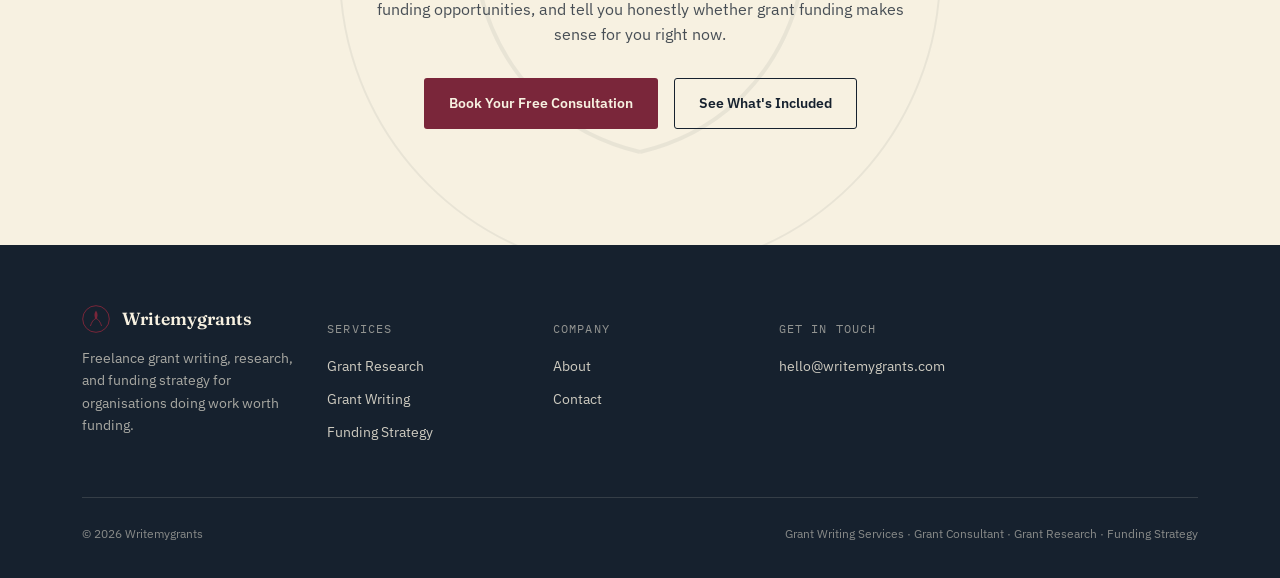
==== commit 267c9184: "Update index.html" ====
--- a/index.html
+++ b/index.html
@@ -226,7 +226,6 @@
       <div class="footer-col">
         <h4>Company</h4>
         <a href="about.html">About</a>
-        <a href="success-stories.html">Success Stories</a>
         <a href="contact.html">Contact</a>
       </div>
       <div class="footer-col">
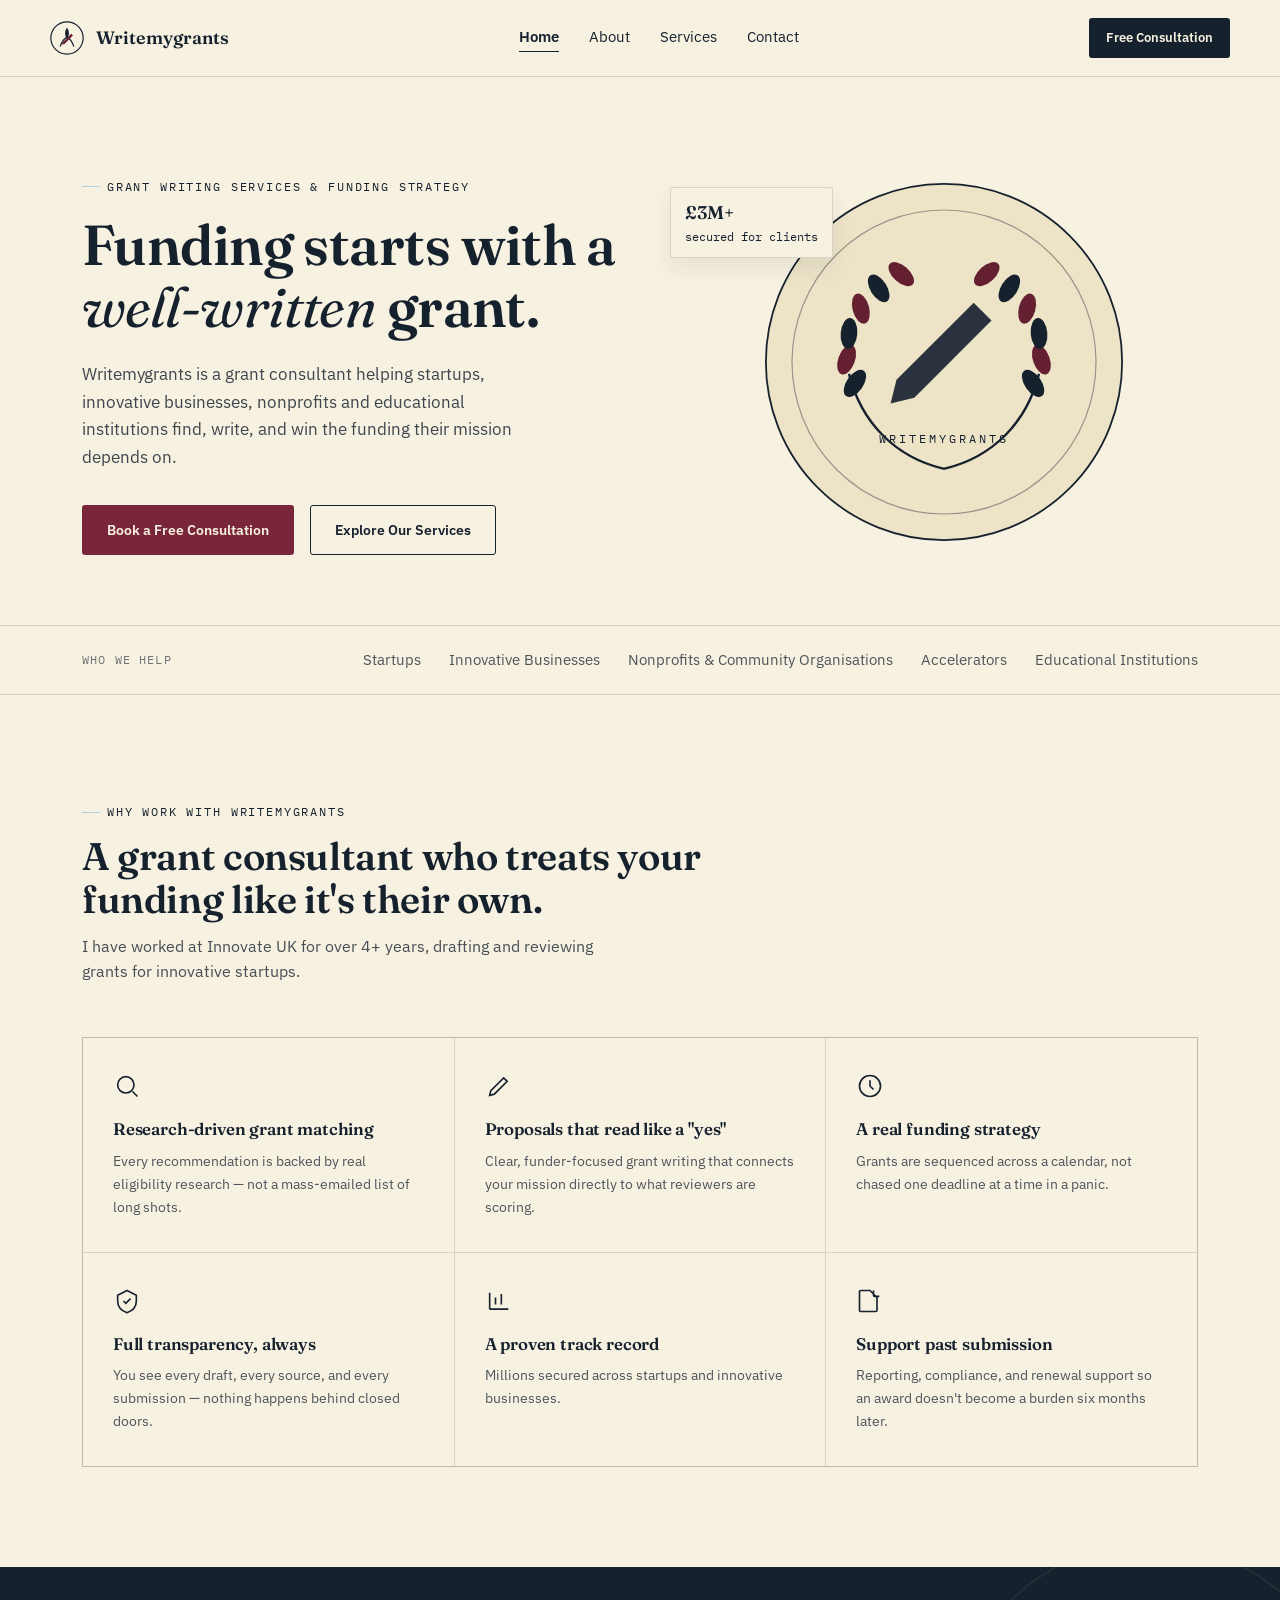
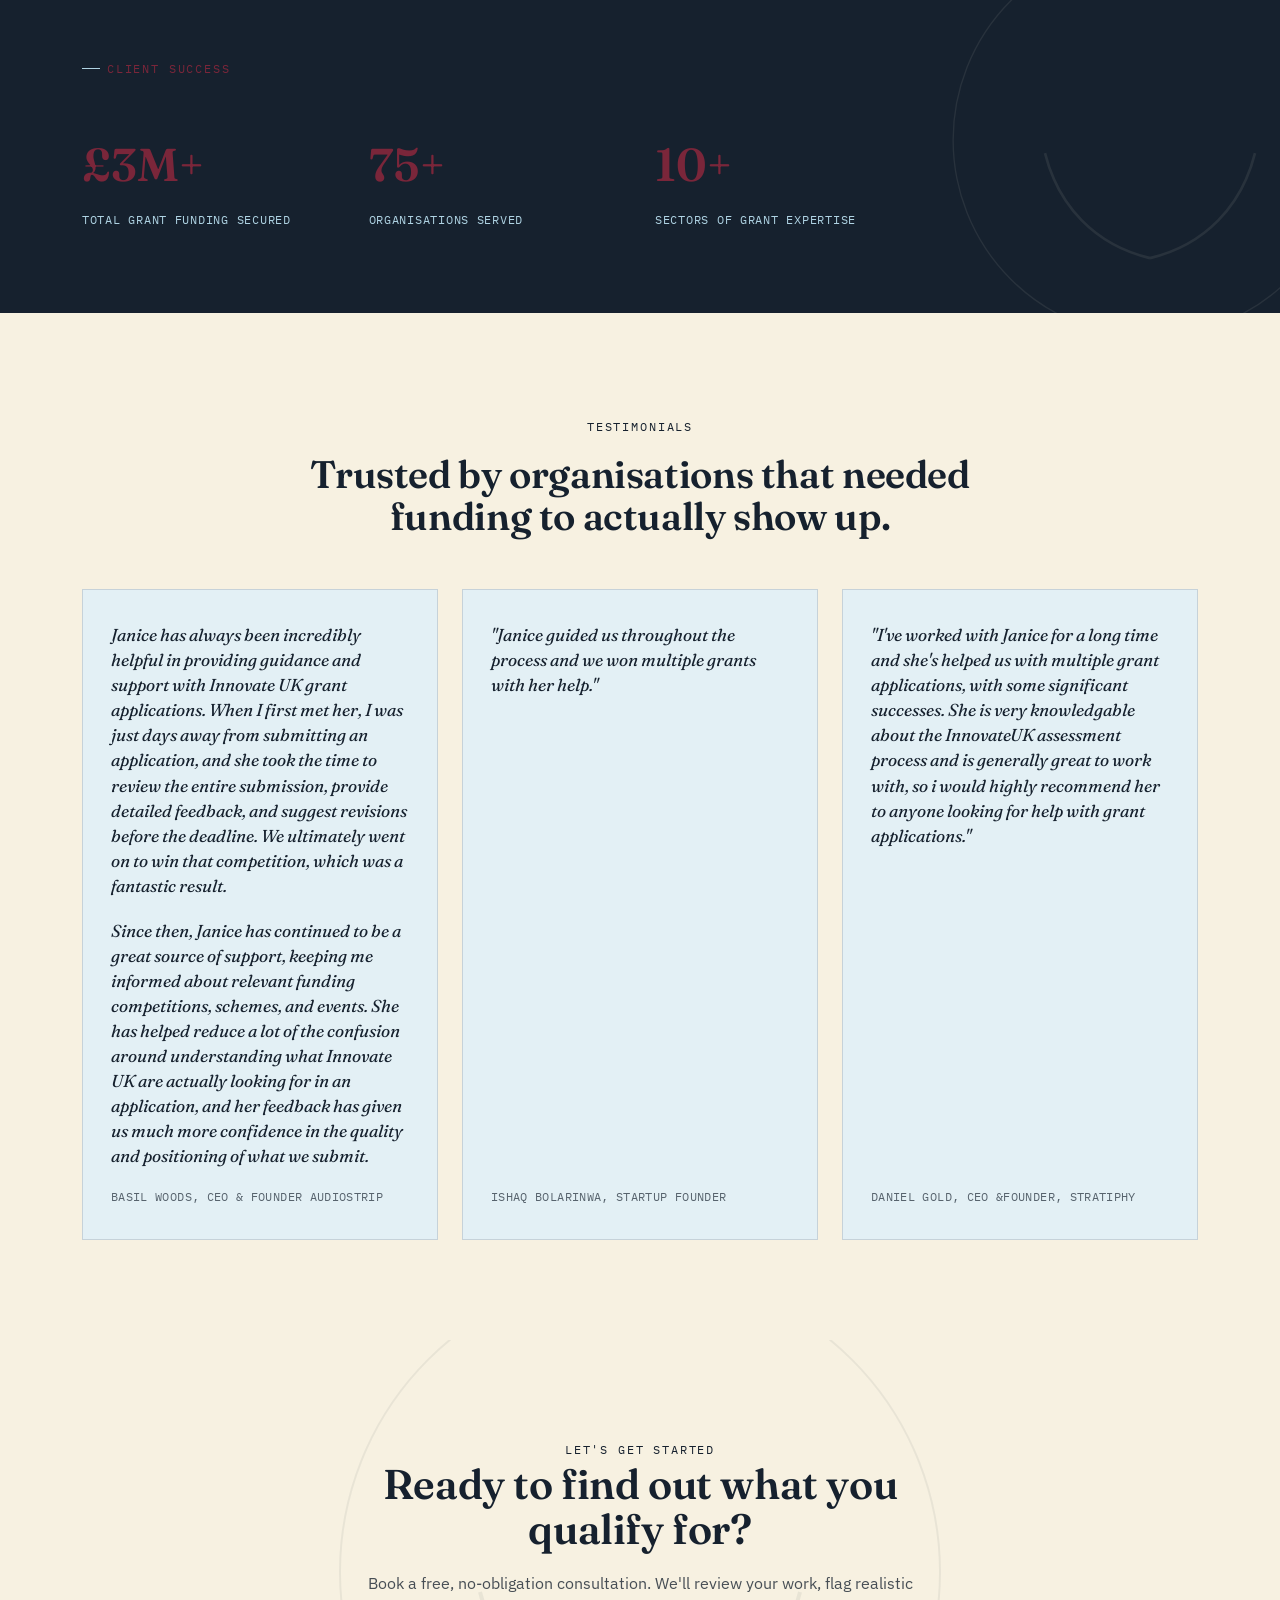
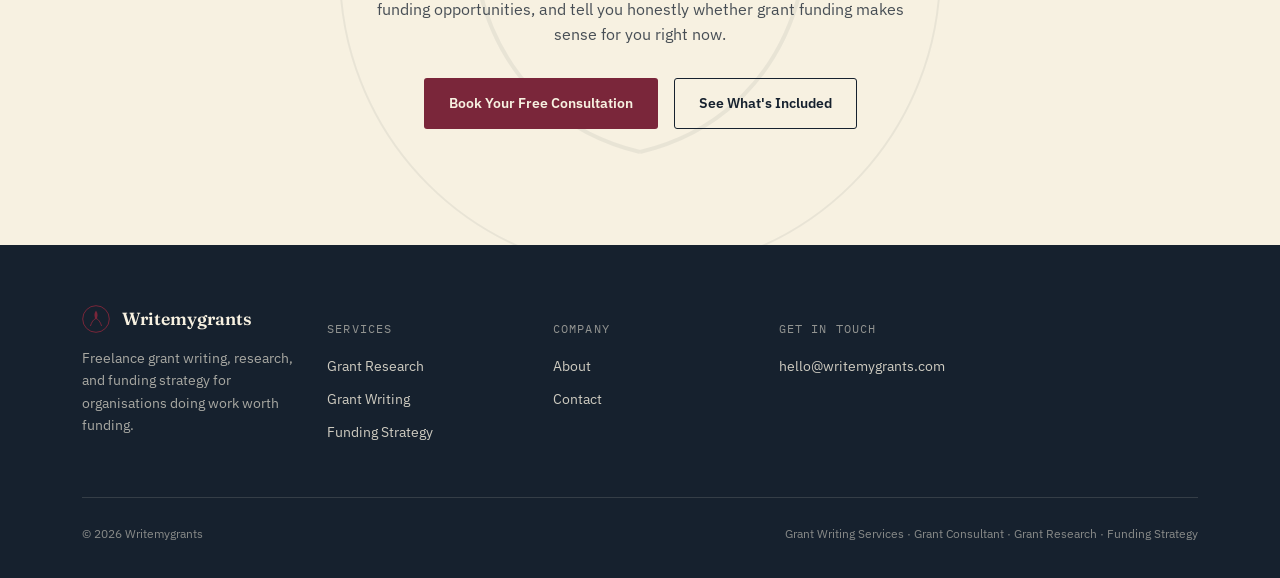
==== commit 441ce4f5: "Update index.html" ====
--- a/index.html
+++ b/index.html
@@ -44,7 +44,7 @@
       <div>
         <span class="eyebrow">Grant Writing Services &amp; Funding Strategy</span>
         <h1>Funding starts with a <em>well-written</em> grant.</h1>
-        <p class="lede">Writemygrants is a freelance grant consultant helping startups, innovative businesses, nonprofits and educational institutions  find, write, and win the funding their mission depends on.</p>
+        <p class="lede">Writemygrants is a grant consultant helping startups, innovative businesses, nonprofits and educational institutions  find, write, and win the funding their mission depends on.</p>
         <div class="actions">
           <a href="contact.html" class="btn btn-accent">Book a Free Consultation</a>
           <a href="services.html" class="btn btn-ghost">Explore Our Services</a>
